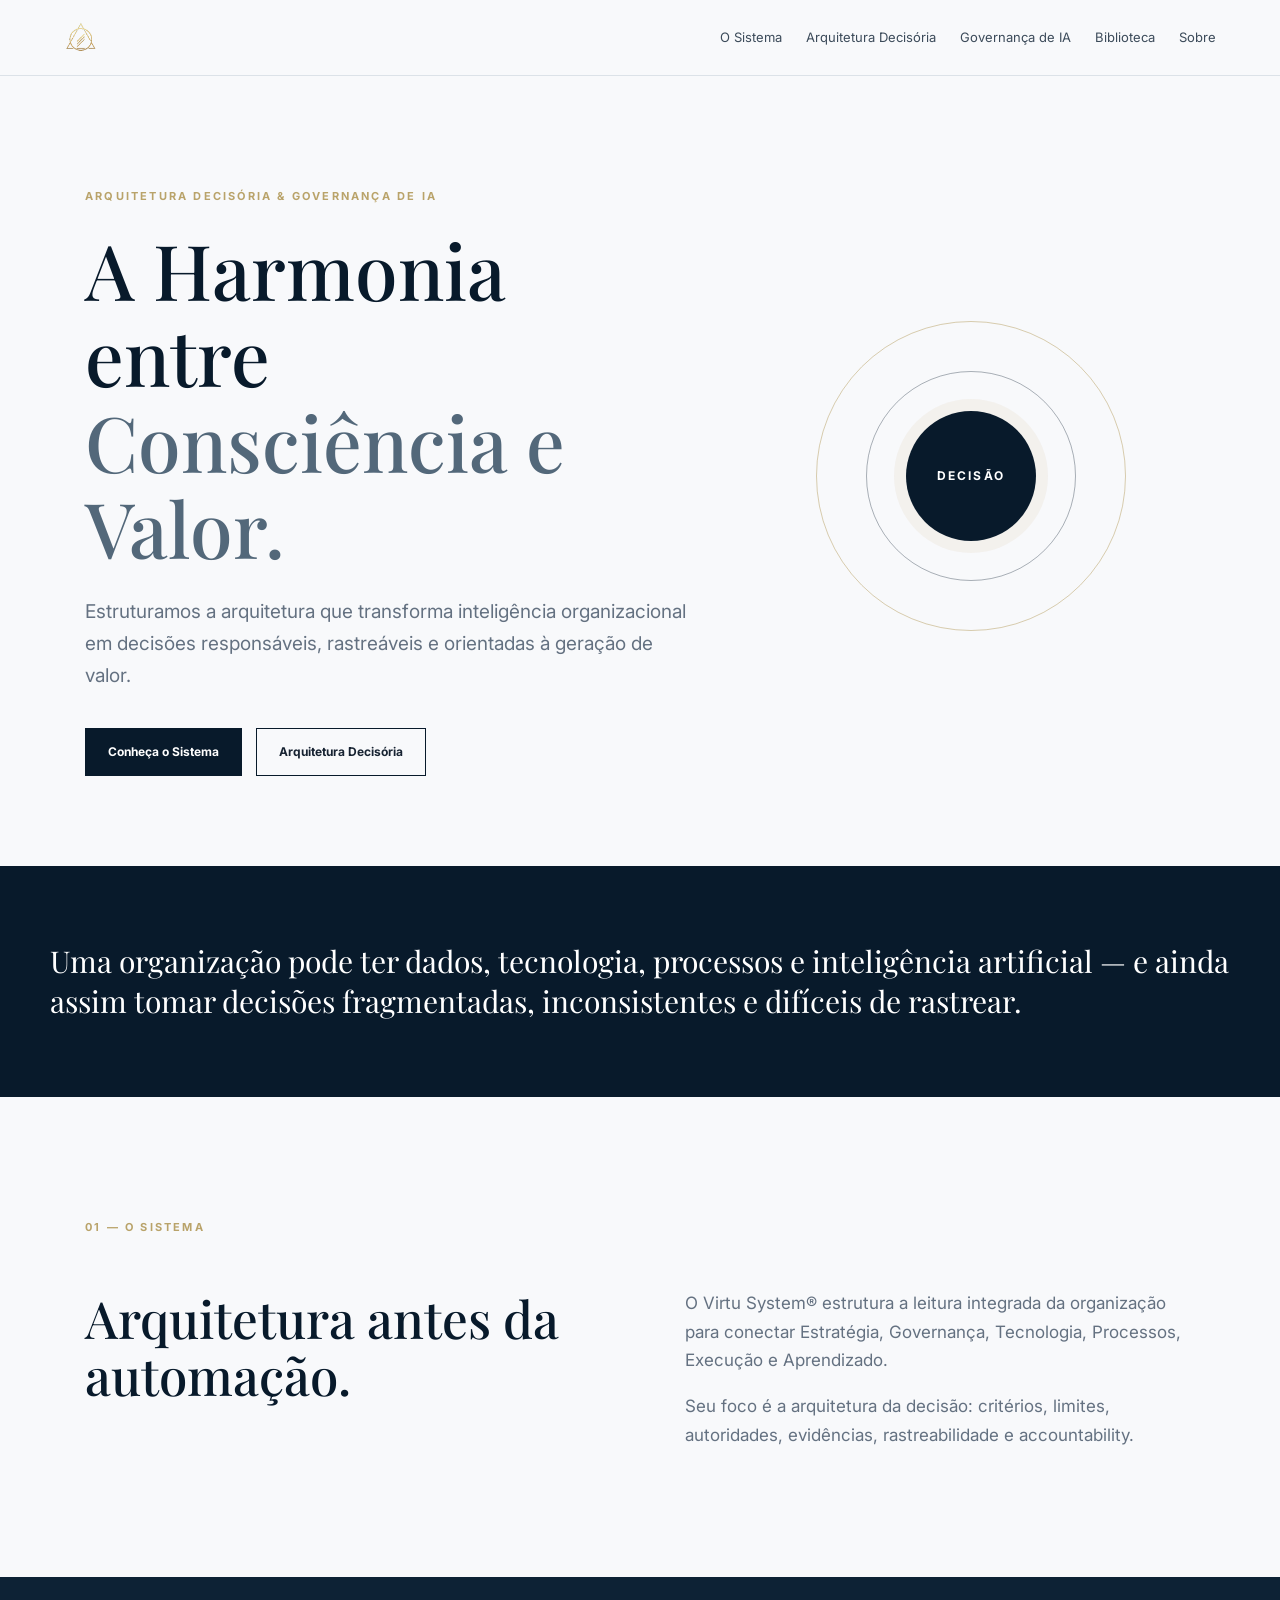
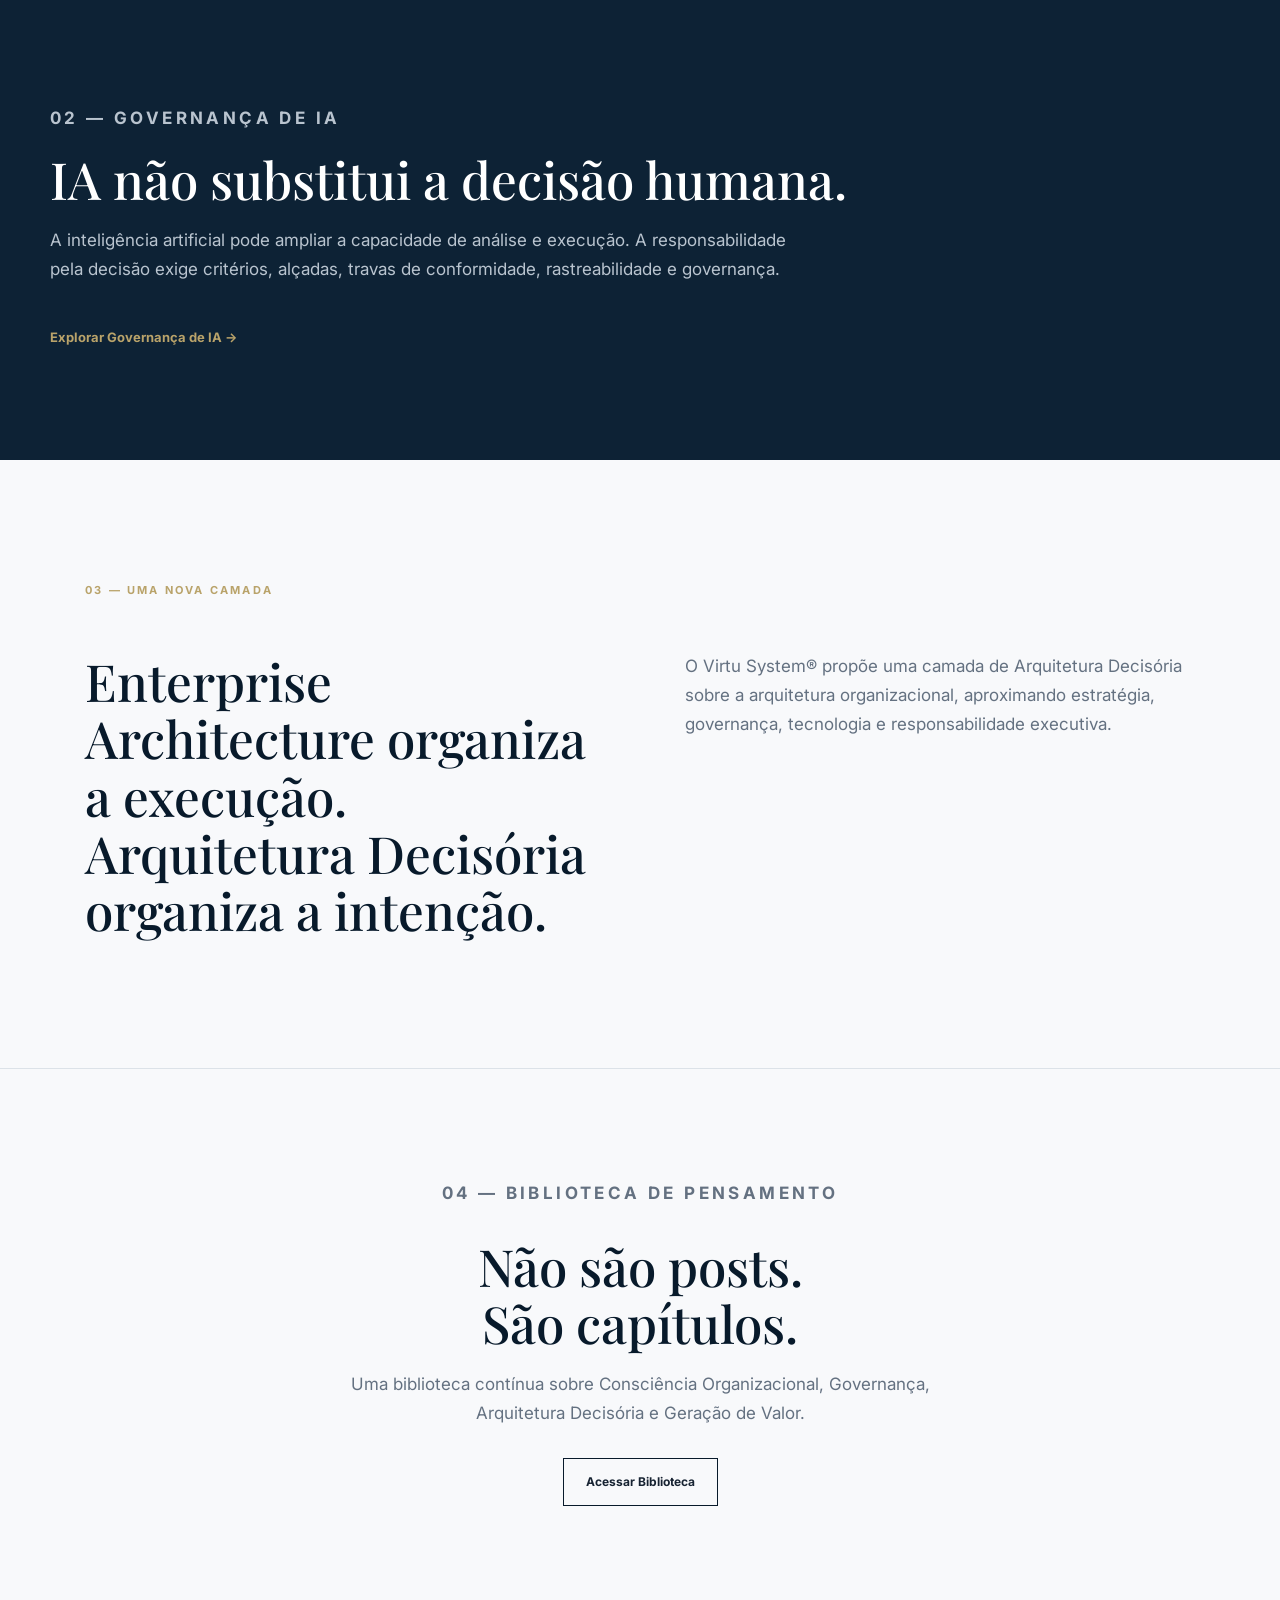
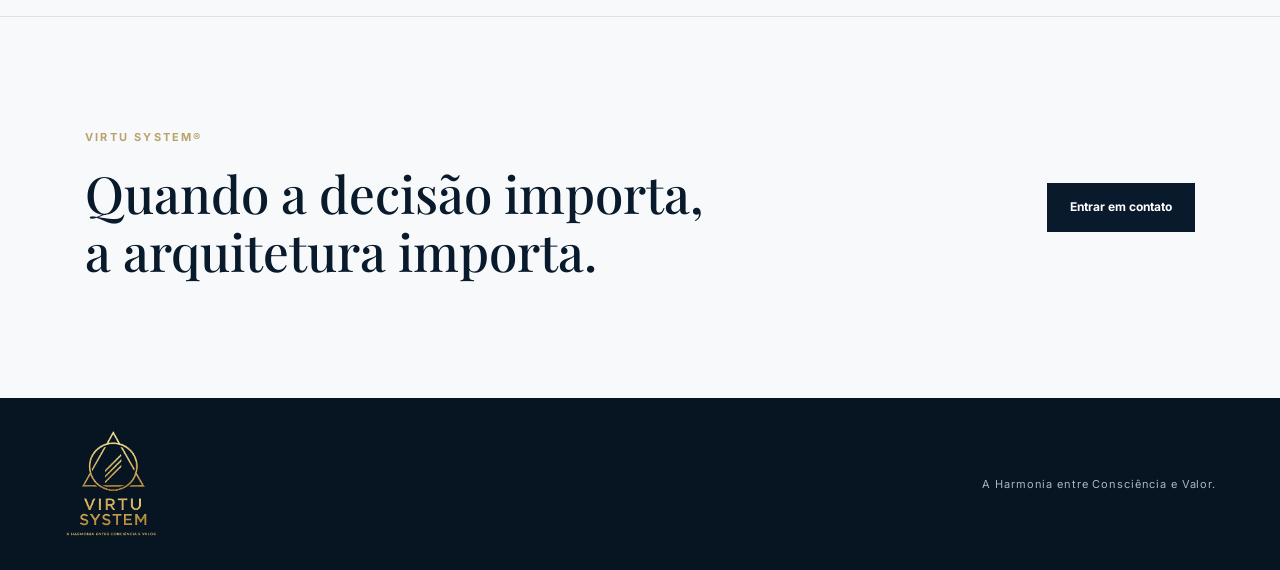
==== index.html @ adaaa657 "Add files via upload" ====
<!doctype html>
<html lang="pt-BR"><head>
<meta charset="utf-8"><meta name="viewport" content="width=device-width,initial-scale=1">
<meta name="description" content="Virtu System® — Arquitetura Decisória & Governança de IA. A Harmonia entre Consciência e Valor.">
<title>Virtu System® | Arquitetura Decisória & Governança de IA</title>
<link rel="stylesheet" href="css/style.css"></head><body>
<header class="site-header"><a class="brand" href="index.html"><img class="brand-mark" src="assets/logo/virtu-system-emblem.png" alt="Virtu System®"></a>
<button class="menu-toggle">☰</button><nav class="nav"><a href="#sistema">O Sistema</a><a href="pages/arquitetura-decisoria.html">Arquitetura Decisória</a><a href="pages/governanca-de-ia.html">Governança de IA</a><a href="pages/biblioteca.html">Biblioteca</a><a href="pages/sobre.html">Sobre</a></nav></header>
<main>
<section class="hero"><div><p class="eyebrow">ARQUITETURA DECISÓRIA & GOVERNANÇA DE IA</p><h1>A Harmonia entre<br><span>Consciência e Valor.</span></h1><p class="lead">Estruturamos a arquitetura que transforma inteligência organizacional em decisões responsáveis, rastreáveis e orientadas à geração de valor.</p><div class="actions"><a class="button primary" href="#sistema">Conheça o Sistema</a><a class="button secondary" href="pages/arquitetura-decisoria.html">Arquitetura Decisória</a></div></div>
<div class="hero-visual"><div class="orb orb1"></div><div class="orb orb2"></div><div class="node">DECISÃO</div></div></section>
<section class="statement">Uma organização pode ter dados, tecnologia, processos e inteligência artificial — e ainda assim tomar decisões fragmentadas, inconsistentes e difíceis de rastrear.</section>
<section id="sistema" class="section"><p class="section-label">01 — O SISTEMA</p><div class="grid"><h2>Arquitetura antes da automação.</h2><div><p>O Virtu System® estrutura a leitura integrada da organização para conectar Estratégia, Governança, Tecnologia, Processos, Execução e Aprendizado.</p><p>Seu foco é a arquitetura da decisão: critérios, limites, autoridades, evidências, rastreabilidade e accountability.</p></div></div></section>
<section class="dark"><p class="section-label">02 — GOVERNANÇA DE IA</p><h2>IA não substitui a decisão humana.</h2><p>A inteligência artificial pode ampliar a capacidade de análise e execução. A responsabilidade pela decisão exige critérios, alçadas, travas de conformidade, rastreabilidade e governança.</p><a class="text-link" href="pages/governanca-de-ia.html">Explorar Governança de IA →</a></section>
<section class="section"><p class="section-label">03 — UMA NOVA CAMADA</p><div class="grid"><h2>Enterprise Architecture organiza a execução.<br>Arquitetura Decisória organiza a intenção.</h2><p>O Virtu System® propõe uma camada de Arquitetura Decisória sobre a arquitetura organizacional, aproximando estratégia, governança, tecnologia e responsabilidade executiva.</p></div></section>
<section class="library"><p class="section-label">04 — BIBLIOTECA DE PENSAMENTO</p><h2>Não são posts.<br>São capítulos.</h2><p>Uma biblioteca contínua sobre Consciência Organizacional, Governança, Arquitetura Decisória e Geração de Valor.</p><a class="button secondary" href="pages/biblioteca.html">Acessar Biblioteca</a></section>
<section class="contact"><div><p class="eyebrow">VIRTU SYSTEM®</p><h2>Quando a decisão importa,<br>a arquitetura importa.</h2></div><a class="button primary" href="mailto:contato@virtusystem.com.br">Entrar em contato</a></section>
</main><footer class="footer"><img class="footer-logo" src="assets/logo/virtu-system-logo.png" alt="Virtu System®"><div>A Harmonia entre Consciência e Valor.</div></footer><script src="js/main.js"></script></body></html>
---- css/style.css ----
@import url('https://fonts.googleapis.com/css2?family=Inter:wght@400;500;600;700&family=Playfair+Display:wght@500;600&display=swap');
:root{--navy:#081a2b;--gold:#b9a36a;--white:#f8f9fb;--ink:#172332;--muted:#647181;--line:#dce2e8;--max:1180px}
*{box-sizing:border-box}html{scroll-behavior:smooth}body{margin:0;background:var(--white);color:var(--ink);font-family:Inter,Arial,sans-serif;line-height:1.7}a{text-decoration:none;color:inherit}
.site-header{height:76px;display:flex;align-items:center;justify-content:space-between;padding:0 5vw;border-bottom:1px solid var(--line);background:#f8f9fbf2;position:sticky;top:0;z-index:20;backdrop-filter:blur(10px)}
.brand{display:flex;align-items:center;gap:10px;color:var(--navy);font-size:14px;font-weight:700;letter-spacing:.1em}.brand-mark{width:34px;height:34px;object-fit:contain;display:block}.brand sup,.footer sup{font-size:8px}
.nav{display:flex;gap:24px;font-size:13px;color:#3c4b5a}.nav a:hover{color:var(--gold)}.menu-toggle{display:none;border:0;background:none;font-size:24px;color:var(--navy)}
.hero{min-height:680px;max-width:var(--max);margin:auto;padding:100px 35px 90px;display:grid;grid-template-columns:1.15fr .85fr;align-items:center;gap:55px}.eyebrow,.section-label{font-size:11px;letter-spacing:.2em;font-weight:700;color:var(--gold)}
h1,h2{font-family:"Playfair Display",Georgia,serif;font-weight:500;line-height:1.12;color:var(--navy)}h1{font-size:clamp(46px,6vw,78px);margin:20px 0 26px}h1 span{color:#53687a}h2{font-size:clamp(34px,4vw,54px);margin:18px 0}
.lead{font-size:19px;max-width:650px;color:var(--muted)}.actions{display:flex;gap:14px;flex-wrap:wrap;margin-top:35px}.button{display:inline-block;padding:13px 22px;border:1px solid var(--navy);font-size:12px;font-weight:700}.primary{background:var(--navy);color:#fff}.secondary:hover{border-color:var(--gold);color:var(--gold)}
.hero-visual{height:390px;position:relative;display:grid;place-items:center}.orb{position:absolute;border:1px solid #b9a36a88;border-radius:50%}.orb1{width:310px;height:310px}.orb2{width:210px;height:210px;border-color:#081a2b55}.node{width:130px;height:130px;border-radius:50%;display:grid;place-items:center;background:var(--navy);color:#fff;font-size:12px;letter-spacing:.18em;font-weight:700;box-shadow:0 0 0 12px #b9a36a18}
.statement{background:var(--navy);color:#fff;padding:75px max(35px,calc((100% - var(--max))/2));font:30px/1.35 "Playfair Display",Georgia,serif}.section{max-width:var(--max);margin:auto;padding:110px 35px}.grid{display:grid;grid-template-columns:1fr 1fr;gap:90px;margin-top:35px}.grid p,.dark p,.library p{color:var(--muted);font-size:17px}
.dark{background:#0d2235;color:#fff;padding:110px max(35px,calc((100% - var(--max))/2))}.dark h2{color:#fff}.dark p{max-width:760px;color:#b9c4cf}.text-link{display:inline-block;margin-top:25px;color:var(--gold);font-size:13px;font-weight:700}
.library{text-align:center;padding:110px 35px;border-top:1px solid var(--line);border-bottom:1px solid var(--line)}.library p{max-width:650px;margin:0 auto 30px}.contact{max-width:var(--max);margin:auto;padding:100px 35px;display:flex;justify-content:space-between;align-items:center;gap:35px}.footer{background:#061521;color:#aab6c0;padding:30px 5vw;display:flex;justify-content:space-between;align-items:center;gap:20px;font-size:11px;letter-spacing:.08em}.footer-logo{width:96px;height:112px;object-fit:contain;display:block}
.page-hero{background:var(--navy);color:#fff;padding:100px max(35px,calc((100% - var(--max))/2))}.page-hero h1{color:#fff}.page-body{max-width:900px;margin:auto;padding:85px 35px}.page-body h2{font-size:38px;margin:55px 0 15px}.page-body p{color:var(--muted);font-size:17px}
@media(max-width:820px){.nav{display:none;position:absolute;top:76px;left:0;right:0;background:var(--white);padding:20px 5vw;flex-direction:column;border-bottom:1px solid var(--line)}.nav.open{display:flex}.menu-toggle{display:block}.hero,.grid{grid-template-columns:1fr}.hero{padding-top:70px}.hero-visual{height:300px}.contact{flex-direction:column;align-items:flex-start}.footer{flex-direction:column;gap:8px}.statement{font-size:25px}}
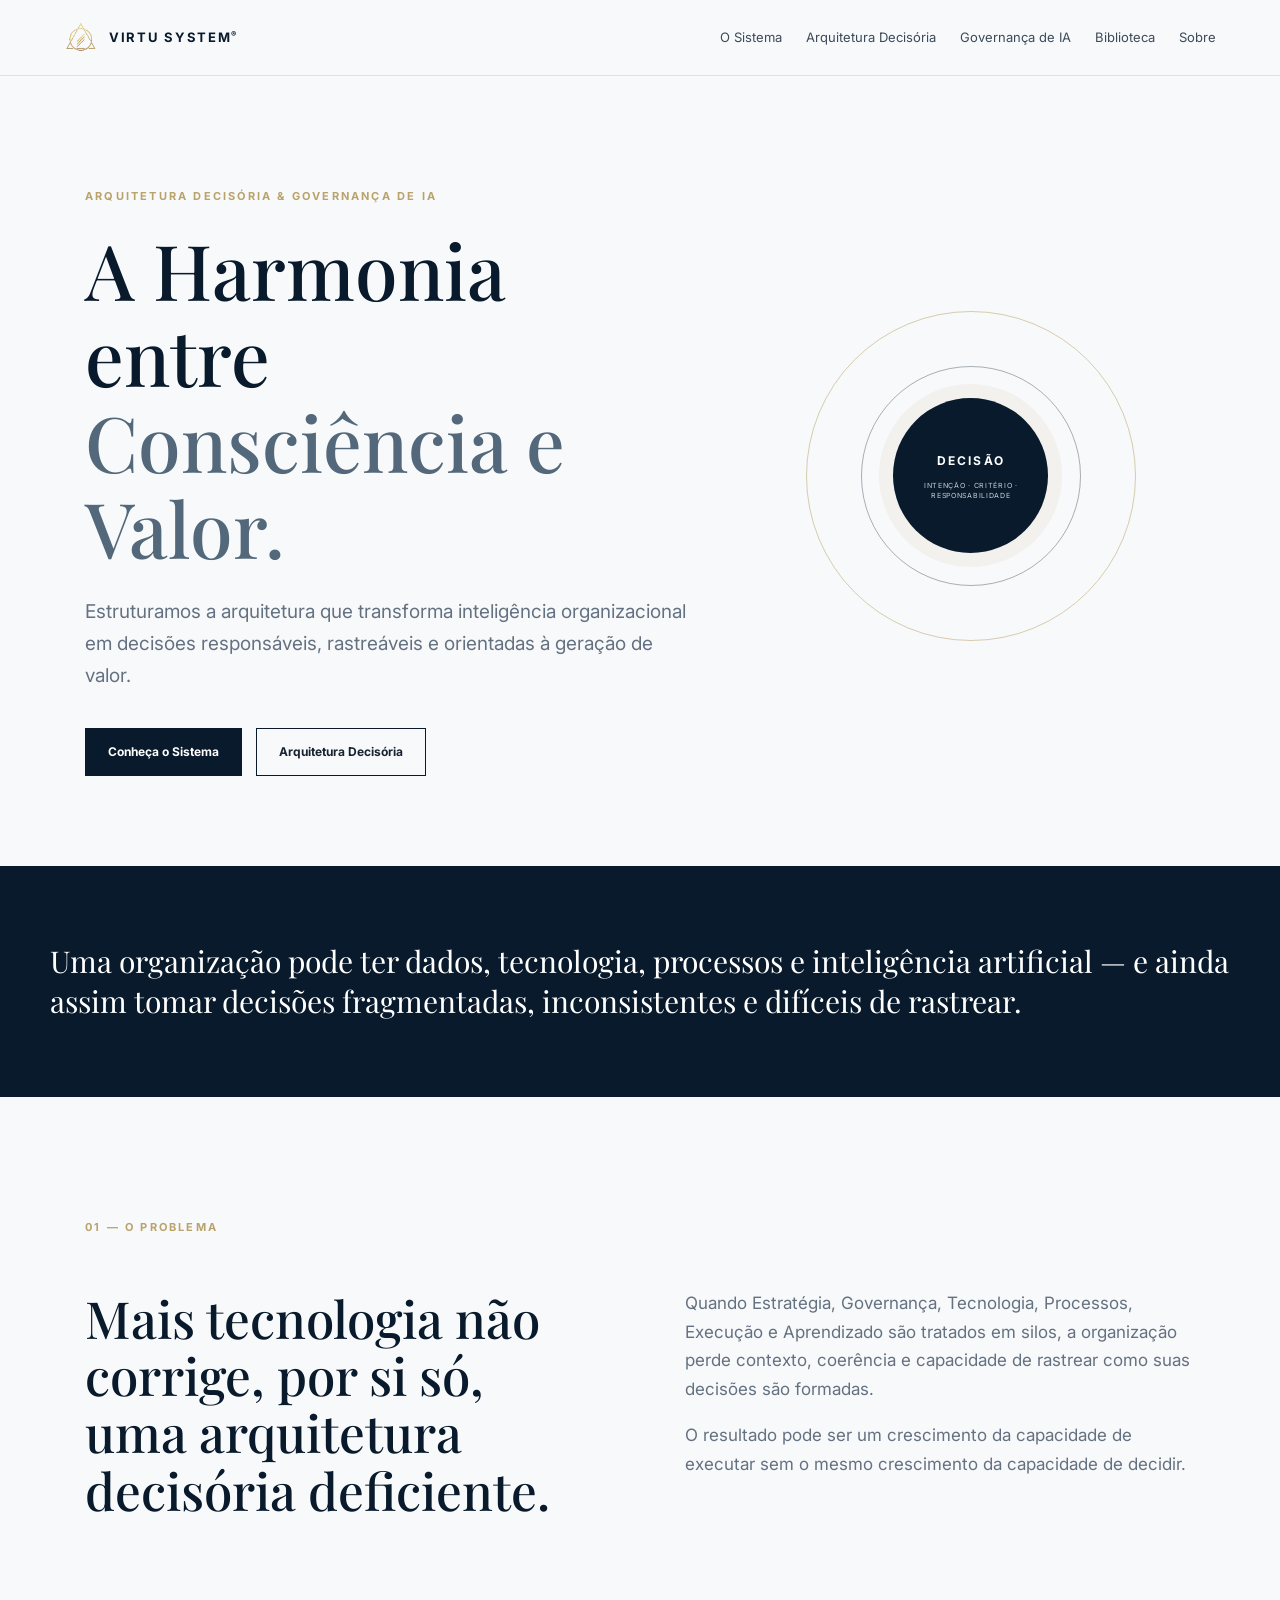
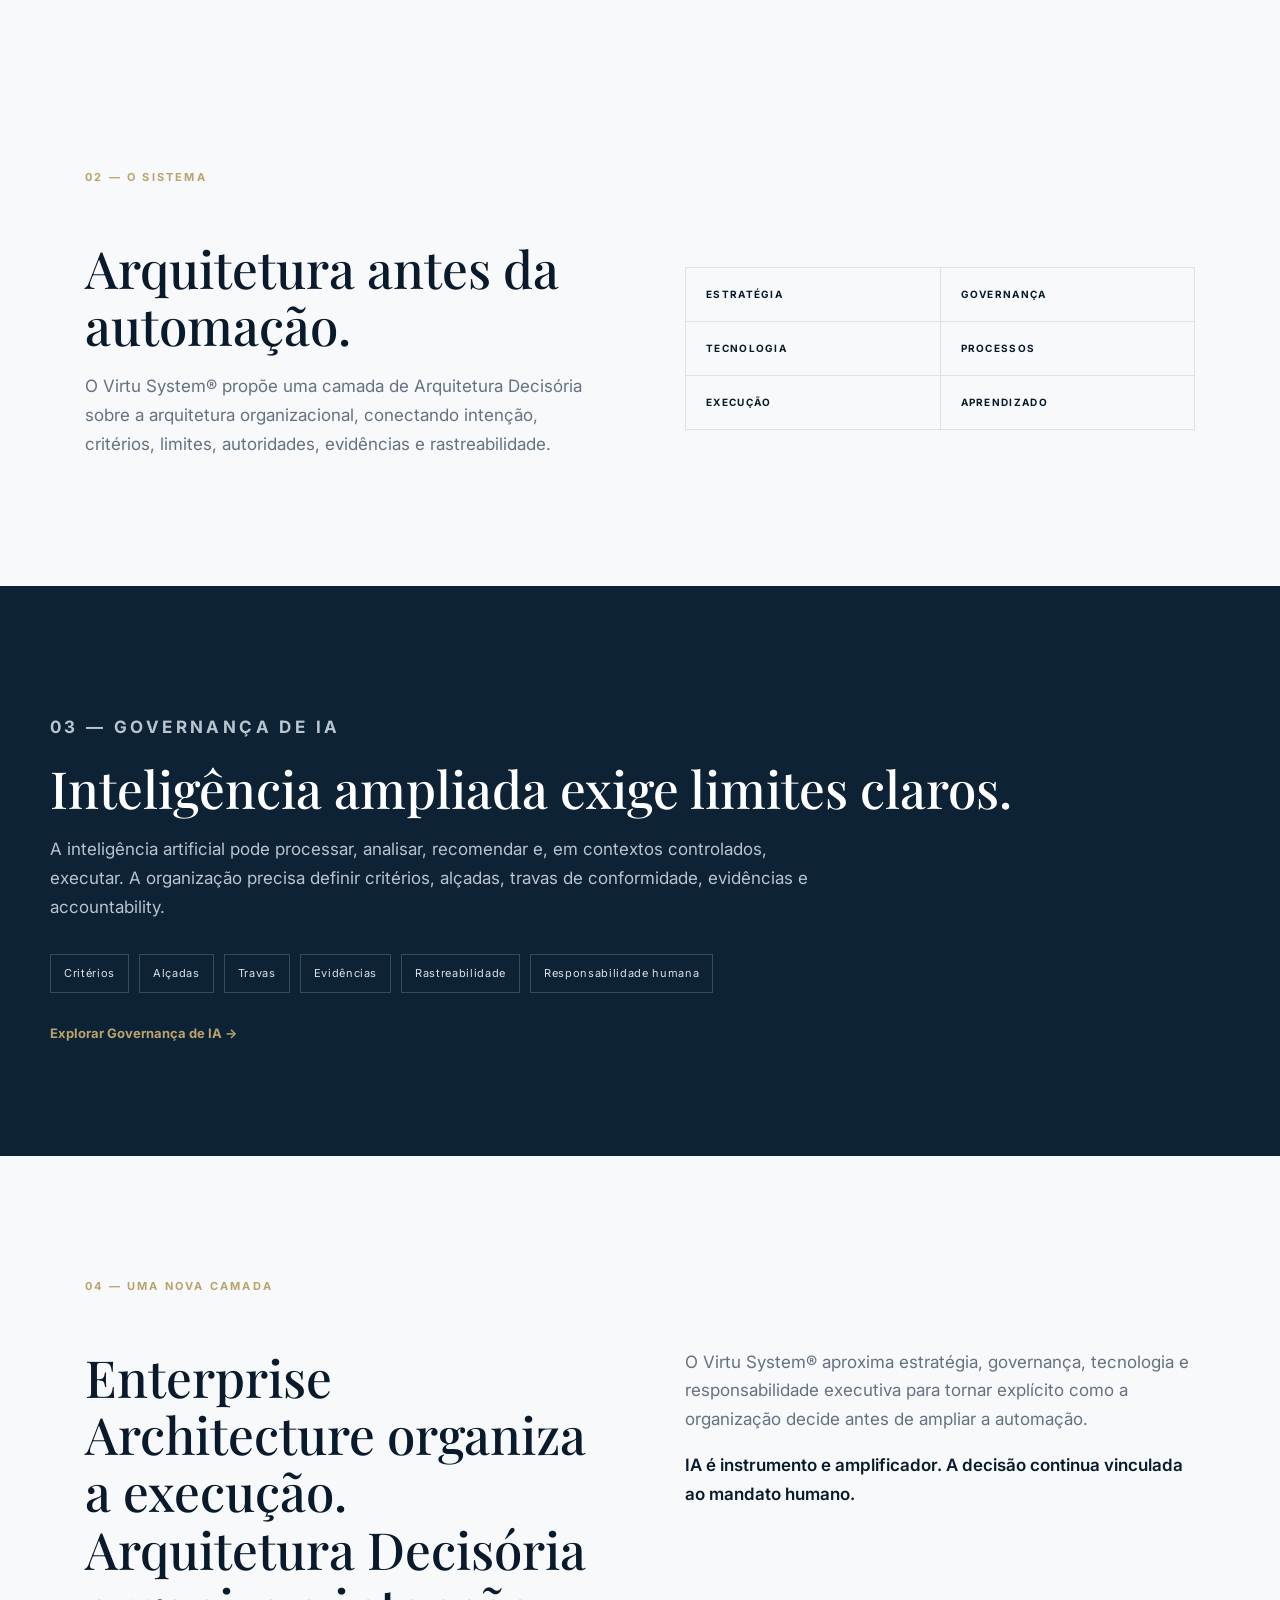
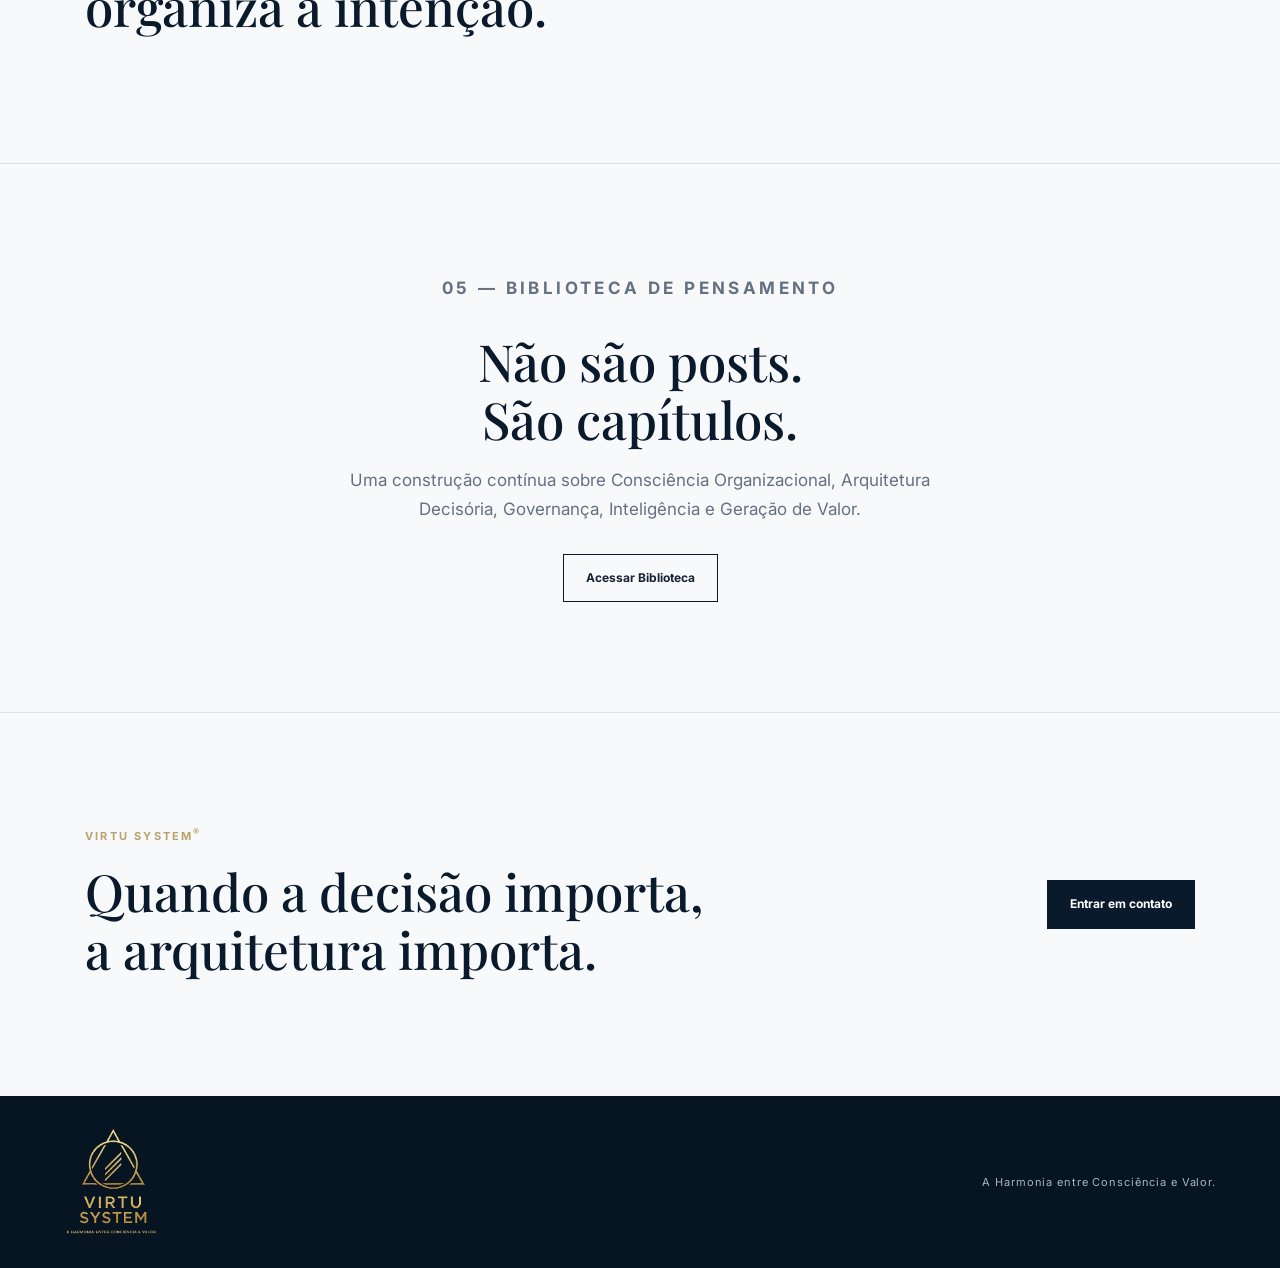
==== commit 4cc93336: "Add files via upload" ====
--- a/index.html
+++ b/index.html
@@ -1,18 +1,112 @@
 <!doctype html>
-<html lang="pt-BR"><head>
+<html lang="pt-BR">
+<head>
 <meta charset="utf-8"><meta name="viewport" content="width=device-width,initial-scale=1">
 <meta name="description" content="Virtu System® — Arquitetura Decisória & Governança de IA. A Harmonia entre Consciência e Valor.">
 <title>Virtu System® | Arquitetura Decisória & Governança de IA</title>
-<link rel="stylesheet" href="css/style.css"></head><body>
-<header class="site-header"><a class="brand" href="index.html"><img class="brand-mark" src="assets/logo/virtu-system-emblem.png" alt="Virtu System®"></a>
-<button class="menu-toggle">☰</button><nav class="nav"><a href="#sistema">O Sistema</a><a href="pages/arquitetura-decisoria.html">Arquitetura Decisória</a><a href="pages/governanca-de-ia.html">Governança de IA</a><a href="pages/biblioteca.html">Biblioteca</a><a href="pages/sobre.html">Sobre</a></nav></header>
+<link rel="stylesheet" href="css/style.css">
+</head>
+<body>
+<header class="site-header">
+  <a class="brand" href="index.html" aria-label="Virtu System®">
+    <img class="brand-mark" src="assets/logo/virtu-system-emblem.png" alt="">
+    <span>VIRTU SYSTEM<sup>®</sup></span>
+  </a>
+  <button class="menu-toggle" aria-label="Abrir menu" aria-expanded="false">☰</button>
+  <nav class="nav">
+    <a href="#sistema">O Sistema</a>
+    <a href="pages/arquitetura-decisoria.html">Arquitetura Decisória</a>
+    <a href="pages/governanca-de-ia.html">Governança de IA</a>
+    <a href="pages/biblioteca.html">Biblioteca</a>
+    <a href="pages/sobre.html">Sobre</a>
+  </nav>
+</header>
+
 <main>
-<section class="hero"><div><p class="eyebrow">ARQUITETURA DECISÓRIA & GOVERNANÇA DE IA</p><h1>A Harmonia entre<br><span>Consciência e Valor.</span></h1><p class="lead">Estruturamos a arquitetura que transforma inteligência organizacional em decisões responsáveis, rastreáveis e orientadas à geração de valor.</p><div class="actions"><a class="button primary" href="#sistema">Conheça o Sistema</a><a class="button secondary" href="pages/arquitetura-decisoria.html">Arquitetura Decisória</a></div></div>
-<div class="hero-visual"><div class="orb orb1"></div><div class="orb orb2"></div><div class="node">DECISÃO</div></div></section>
-<section class="statement">Uma organização pode ter dados, tecnologia, processos e inteligência artificial — e ainda assim tomar decisões fragmentadas, inconsistentes e difíceis de rastrear.</section>
-<section id="sistema" class="section"><p class="section-label">01 — O SISTEMA</p><div class="grid"><h2>Arquitetura antes da automação.</h2><div><p>O Virtu System® estrutura a leitura integrada da organização para conectar Estratégia, Governança, Tecnologia, Processos, Execução e Aprendizado.</p><p>Seu foco é a arquitetura da decisão: critérios, limites, autoridades, evidências, rastreabilidade e accountability.</p></div></div></section>
-<section class="dark"><p class="section-label">02 — GOVERNANÇA DE IA</p><h2>IA não substitui a decisão humana.</h2><p>A inteligência artificial pode ampliar a capacidade de análise e execução. A responsabilidade pela decisão exige critérios, alçadas, travas de conformidade, rastreabilidade e governança.</p><a class="text-link" href="pages/governanca-de-ia.html">Explorar Governança de IA →</a></section>
-<section class="section"><p class="section-label">03 — UMA NOVA CAMADA</p><div class="grid"><h2>Enterprise Architecture organiza a execução.<br>Arquitetura Decisória organiza a intenção.</h2><p>O Virtu System® propõe uma camada de Arquitetura Decisória sobre a arquitetura organizacional, aproximando estratégia, governança, tecnologia e responsabilidade executiva.</p></div></section>
-<section class="library"><p class="section-label">04 — BIBLIOTECA DE PENSAMENTO</p><h2>Não são posts.<br>São capítulos.</h2><p>Uma biblioteca contínua sobre Consciência Organizacional, Governança, Arquitetura Decisória e Geração de Valor.</p><a class="button secondary" href="pages/biblioteca.html">Acessar Biblioteca</a></section>
-<section class="contact"><div><p class="eyebrow">VIRTU SYSTEM®</p><h2>Quando a decisão importa,<br>a arquitetura importa.</h2></div><a class="button primary" href="mailto:contato@virtusystem.com.br">Entrar em contato</a></section>
-</main><footer class="footer"><img class="footer-logo" src="assets/logo/virtu-system-logo.png" alt="Virtu System®"><div>A Harmonia entre Consciência e Valor.</div></footer><script src="js/main.js"></script></body></html>+<section class="hero">
+  <div class="hero-copy">
+    <p class="eyebrow">ARQUITETURA DECISÓRIA & GOVERNANÇA DE IA</p>
+    <h1>A Harmonia entre<br><span>Consciência e Valor.</span></h1>
+    <p class="lead">Estruturamos a arquitetura que transforma inteligência organizacional em decisões responsáveis, rastreáveis e orientadas à geração de valor.</p>
+    <div class="actions">
+      <a class="button primary" href="#sistema">Conheça o Sistema</a>
+      <a class="button secondary" href="pages/arquitetura-decisoria.html">Arquitetura Decisória</a>
+    </div>
+  </div>
+  <div class="hero-visual" aria-hidden="true">
+    <div class="orbit orbit-large"></div><div class="orbit orbit-small"></div>
+    <div class="decision-core"><span>DECISÃO</span><small>INTENÇÃO · CRITÉRIO · RESPONSABILIDADE</small></div>
+  </div>
+</section>
+
+<section class="statement">
+  Uma organização pode ter dados, tecnologia, processos e inteligência artificial — e ainda assim tomar decisões fragmentadas, inconsistentes e difíceis de rastrear.
+</section>
+
+<section class="section problem-section">
+  <p class="section-label">01 — O PROBLEMA</p>
+  <div class="grid">
+    <h2>Mais tecnologia não corrige, por si só, uma arquitetura decisória deficiente.</h2>
+    <div>
+      <p>Quando Estratégia, Governança, Tecnologia, Processos, Execução e Aprendizado são tratados em silos, a organização perde contexto, coerência e capacidade de rastrear como suas decisões são formadas.</p>
+      <p>O resultado pode ser um crescimento da capacidade de executar sem o mesmo crescimento da capacidade de decidir.</p>
+    </div>
+  </div>
+</section>
+
+<section id="sistema" class="section system-section">
+  <p class="section-label">02 — O SISTEMA</p>
+  <div class="grid">
+    <div>
+      <h2>Arquitetura antes da automação.</h2>
+      <p>O Virtu System® propõe uma camada de Arquitetura Decisória sobre a arquitetura organizacional, conectando intenção, critérios, limites, autoridades, evidências e rastreabilidade.</p>
+    </div>
+    <div class="architecture-map" aria-label="Camadas conectadas do Virtu System">
+      <div>ESTRATÉGIA</div><div>GOVERNANÇA</div><div>TECNOLOGIA</div><div>PROCESSOS</div><div>EXECUÇÃO</div><div>APRENDIZADO</div>
+    </div>
+  </div>
+</section>
+
+<section class="dark governance-section">
+  <div class="dark-inner">
+    <p class="section-label">03 — GOVERNANÇA DE IA</p>
+    <h2>Inteligência ampliada exige limites claros.</h2>
+    <p>A inteligência artificial pode processar, analisar, recomendar e, em contextos controlados, executar. A organização precisa definir critérios, alçadas, travas de conformidade, evidências e accountability.</p>
+    <div class="governance-grid">
+      <span>Critérios</span><span>Alçadas</span><span>Travas</span><span>Evidências</span><span>Rastreabilidade</span><span>Responsabilidade humana</span>
+    </div>
+    <a class="text-link" href="pages/governanca-de-ia.html">Explorar Governança de IA →</a>
+  </div>
+</section>
+
+<section class="section overlay-section">
+  <p class="section-label">04 — UMA NOVA CAMADA</p>
+  <div class="grid">
+    <h2>Enterprise Architecture organiza a execução.<br>Arquitetura Decisória organiza a intenção.</h2>
+    <div>
+      <p>O Virtu System® aproxima estratégia, governança, tecnologia e responsabilidade executiva para tornar explícito como a organização decide antes de ampliar a automação.</p>
+      <p class="emphasis">IA é instrumento e amplificador. A decisão continua vinculada ao mandato humano.</p>
+    </div>
+  </div>
+</section>
+
+<section class="library">
+  <p class="section-label">05 — BIBLIOTECA DE PENSAMENTO</p>
+  <h2>Não são posts.<br>São capítulos.</h2>
+  <p>Uma construção contínua sobre Consciência Organizacional, Arquitetura Decisória, Governança, Inteligência e Geração de Valor.</p>
+  <a class="button secondary" href="pages/biblioteca.html">Acessar Biblioteca</a>
+</section>
+
+<section class="contact">
+  <div><p class="eyebrow">VIRTU SYSTEM<sup>®</sup></p><h2>Quando a decisão importa,<br>a arquitetura importa.</h2></div>
+  <a class="button primary" href="mailto:contato@virtusystem.com.br">Entrar em contato</a>
+</section>
+</main>
+
+<footer class="footer">
+  <img class="footer-logo" src="assets/logo/virtu-system-logo.png" alt="Virtu System®">
+  <div>A Harmonia entre Consciência e Valor.</div>
+</footer>
+<script src="js/main.js"></script>
+</body>
+</html>
--- a/css/style.css
+++ b/css/style.css
@@ -1,15 +1,17 @@
 @import url('https://fonts.googleapis.com/css2?family=Inter:wght@400;500;600;700&family=Playfair+Display:wght@500;600&display=swap');
-:root{--navy:#081a2b;--gold:#b9a36a;--white:#f8f9fb;--ink:#172332;--muted:#647181;--line:#dce2e8;--max:1180px}
+:root{--navy:#081a2b;--navy2:#0d2235;--gold:#b9a36a;--white:#f8f9fb;--ink:#172332;--muted:#647181;--line:#dce2e8;--max:1180px}
 *{box-sizing:border-box}html{scroll-behavior:smooth}body{margin:0;background:var(--white);color:var(--ink);font-family:Inter,Arial,sans-serif;line-height:1.7}a{text-decoration:none;color:inherit}
 .site-header{height:76px;display:flex;align-items:center;justify-content:space-between;padding:0 5vw;border-bottom:1px solid var(--line);background:#f8f9fbf2;position:sticky;top:0;z-index:20;backdrop-filter:blur(10px)}
-.brand{display:flex;align-items:center;gap:10px;color:var(--navy);font-size:14px;font-weight:700;letter-spacing:.1em}.brand-mark{width:34px;height:34px;object-fit:contain;display:block}.brand sup,.footer sup{font-size:8px}
-.nav{display:flex;gap:24px;font-size:13px;color:#3c4b5a}.nav a:hover{color:var(--gold)}.menu-toggle{display:none;border:0;background:none;font-size:24px;color:var(--navy)}
-.hero{min-height:680px;max-width:var(--max);margin:auto;padding:100px 35px 90px;display:grid;grid-template-columns:1.15fr .85fr;align-items:center;gap:55px}.eyebrow,.section-label{font-size:11px;letter-spacing:.2em;font-weight:700;color:var(--gold)}
+.brand{display:flex;align-items:center;gap:11px;color:var(--navy);font-size:13px;font-weight:700;letter-spacing:.13em}.brand-mark{width:34px;height:34px;object-fit:contain;display:block}.brand sup,.footer sup{font-size:8px;vertical-align:super}
+.nav{display:flex;gap:24px;font-size:13px;color:#3c4b5a}.nav a{transition:.2s}.nav a:hover{color:var(--gold)}.menu-toggle{display:none;border:0;background:none;font-size:24px;color:var(--navy)}
+.hero{min-height:690px;max-width:var(--max);margin:auto;padding:100px 35px 90px;display:grid;grid-template-columns:1.15fr .85fr;align-items:center;gap:55px}.eyebrow,.section-label{font-size:11px;letter-spacing:.2em;font-weight:700;color:var(--gold)}
 h1,h2{font-family:"Playfair Display",Georgia,serif;font-weight:500;line-height:1.12;color:var(--navy)}h1{font-size:clamp(46px,6vw,78px);margin:20px 0 26px}h1 span{color:#53687a}h2{font-size:clamp(34px,4vw,54px);margin:18px 0}
-.lead{font-size:19px;max-width:650px;color:var(--muted)}.actions{display:flex;gap:14px;flex-wrap:wrap;margin-top:35px}.button{display:inline-block;padding:13px 22px;border:1px solid var(--navy);font-size:12px;font-weight:700}.primary{background:var(--navy);color:#fff}.secondary:hover{border-color:var(--gold);color:var(--gold)}
-.hero-visual{height:390px;position:relative;display:grid;place-items:center}.orb{position:absolute;border:1px solid #b9a36a88;border-radius:50%}.orb1{width:310px;height:310px}.orb2{width:210px;height:210px;border-color:#081a2b55}.node{width:130px;height:130px;border-radius:50%;display:grid;place-items:center;background:var(--navy);color:#fff;font-size:12px;letter-spacing:.18em;font-weight:700;box-shadow:0 0 0 12px #b9a36a18}
-.statement{background:var(--navy);color:#fff;padding:75px max(35px,calc((100% - var(--max))/2));font:30px/1.35 "Playfair Display",Georgia,serif}.section{max-width:var(--max);margin:auto;padding:110px 35px}.grid{display:grid;grid-template-columns:1fr 1fr;gap:90px;margin-top:35px}.grid p,.dark p,.library p{color:var(--muted);font-size:17px}
-.dark{background:#0d2235;color:#fff;padding:110px max(35px,calc((100% - var(--max))/2))}.dark h2{color:#fff}.dark p{max-width:760px;color:#b9c4cf}.text-link{display:inline-block;margin-top:25px;color:var(--gold);font-size:13px;font-weight:700}
+.lead{font-size:19px;max-width:650px;color:var(--muted)}.actions{display:flex;gap:14px;flex-wrap:wrap;margin-top:35px}.button{display:inline-block;padding:13px 22px;border:1px solid var(--navy);font-size:12px;font-weight:700;transition:.2s}.primary{background:var(--navy);color:#fff}.primary:hover{background:#122d45}.secondary:hover{border-color:var(--gold);color:var(--gold)}
+.hero-visual{height:390px;position:relative;display:grid;place-items:center}.orbit{position:absolute;border:1px solid #b9a36a88;border-radius:50%}.orbit-large{width:330px;height:330px}.orbit-small{width:220px;height:220px;border-color:#081a2b55}.decision-core{width:155px;height:155px;border-radius:50%;display:flex;flex-direction:column;align-items:center;justify-content:center;text-align:center;background:var(--navy);color:#fff;box-shadow:0 0 0 14px #b9a36a18}.decision-core span{font-size:12px;letter-spacing:.18em;font-weight:700}.decision-core small{display:block;max-width:105px;margin-top:10px;color:#c8d0d8;font-size:7px;line-height:1.4;letter-spacing:.1em}
+.statement{background:var(--navy);color:#fff;padding:75px max(35px,calc((100% - var(--max))/2));font:30px/1.35 "Playfair Display",Georgia,serif}
+.section{max-width:var(--max);margin:auto;padding:110px 35px}.grid{display:grid;grid-template-columns:1fr 1fr;gap:90px;margin-top:35px}.grid p,.dark p,.library p{color:var(--muted);font-size:17px}.emphasis{font-weight:600;color:var(--navy)!important}
+.architecture-map{display:grid;grid-template-columns:1fr 1fr;gap:1px;background:var(--line);border:1px solid var(--line);align-self:center}.architecture-map div{background:var(--white);padding:18px 20px;font-size:10px;font-weight:700;letter-spacing:.13em;color:var(--navy)}
+.dark{background:var(--navy2);color:#fff;padding:110px max(35px,calc((100% - var(--max))/2))}.dark-inner{max-width:var(--max);margin:auto}.dark h2{color:#fff}.dark p{max-width:780px;color:#b9c4cf}.governance-grid{display:flex;flex-wrap:wrap;gap:10px;margin:32px 0 4px}.governance-grid span{border:1px solid #ffffff2e;padding:9px 13px;color:#dbe2e8;font-size:11px;letter-spacing:.06em}.text-link{display:inline-block;margin-top:25px;color:var(--gold);font-size:13px;font-weight:700}
 .library{text-align:center;padding:110px 35px;border-top:1px solid var(--line);border-bottom:1px solid var(--line)}.library p{max-width:650px;margin:0 auto 30px}.contact{max-width:var(--max);margin:auto;padding:100px 35px;display:flex;justify-content:space-between;align-items:center;gap:35px}.footer{background:#061521;color:#aab6c0;padding:30px 5vw;display:flex;justify-content:space-between;align-items:center;gap:20px;font-size:11px;letter-spacing:.08em}.footer-logo{width:96px;height:112px;object-fit:contain;display:block}
 .page-hero{background:var(--navy);color:#fff;padding:100px max(35px,calc((100% - var(--max))/2))}.page-hero h1{color:#fff}.page-body{max-width:900px;margin:auto;padding:85px 35px}.page-body h2{font-size:38px;margin:55px 0 15px}.page-body p{color:var(--muted);font-size:17px}
-@media(max-width:820px){.nav{display:none;position:absolute;top:76px;left:0;right:0;background:var(--white);padding:20px 5vw;flex-direction:column;border-bottom:1px solid var(--line)}.nav.open{display:flex}.menu-toggle{display:block}.hero,.grid{grid-template-columns:1fr}.hero{padding-top:70px}.hero-visual{height:300px}.contact{flex-direction:column;align-items:flex-start}.footer{flex-direction:column;gap:8px}.statement{font-size:25px}}
+@media(max-width:820px){.nav{display:none;position:absolute;top:76px;left:0;right:0;background:var(--white);padding:20px 5vw;flex-direction:column;border-bottom:1px solid var(--line)}.nav.open{display:flex}.menu-toggle{display:block}.hero,.grid{grid-template-columns:1fr}.hero{padding-top:70px}.hero-visual{height:300px}.orbit-large{width:270px;height:270px}.orbit-small{width:185px;height:185px}.decision-core{width:130px;height:130px}.contact{flex-direction:column;align-items:flex-start}.footer{flex-direction:column;gap:8px}.statement{font-size:25px}}
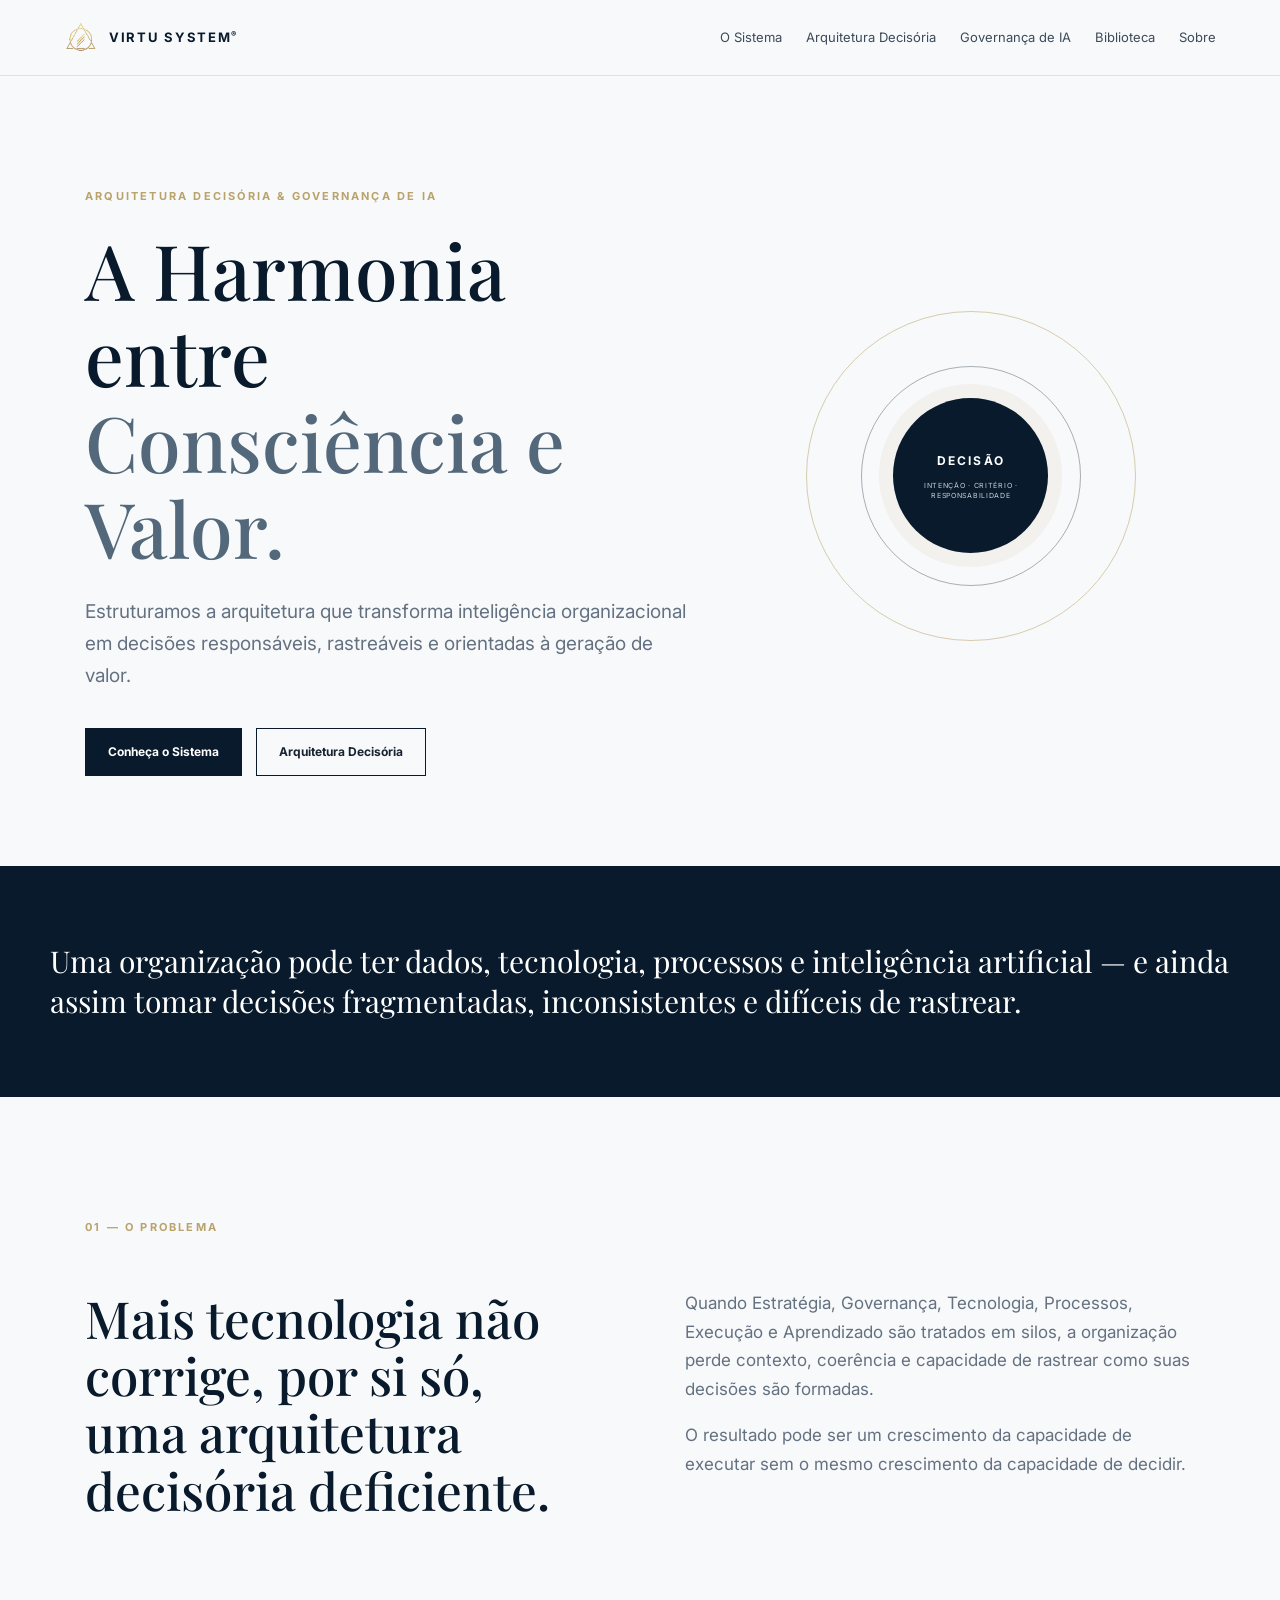
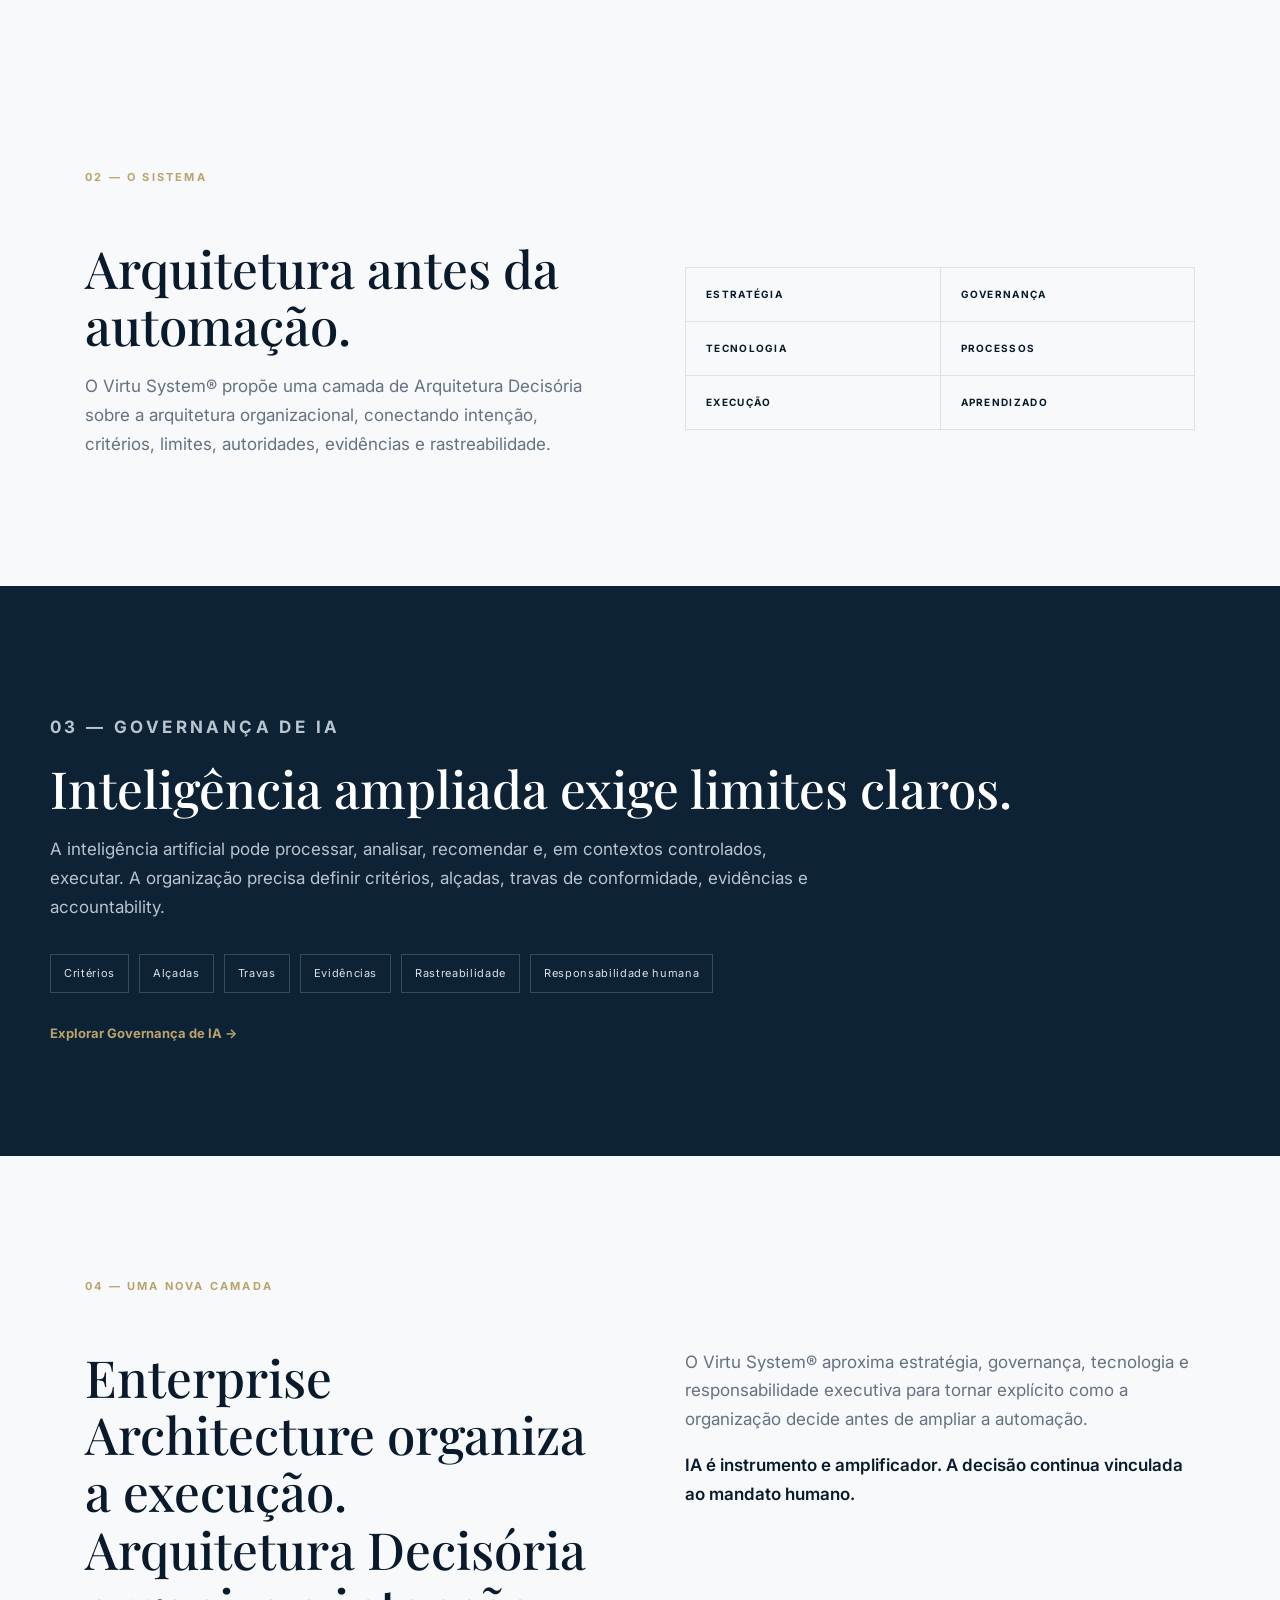
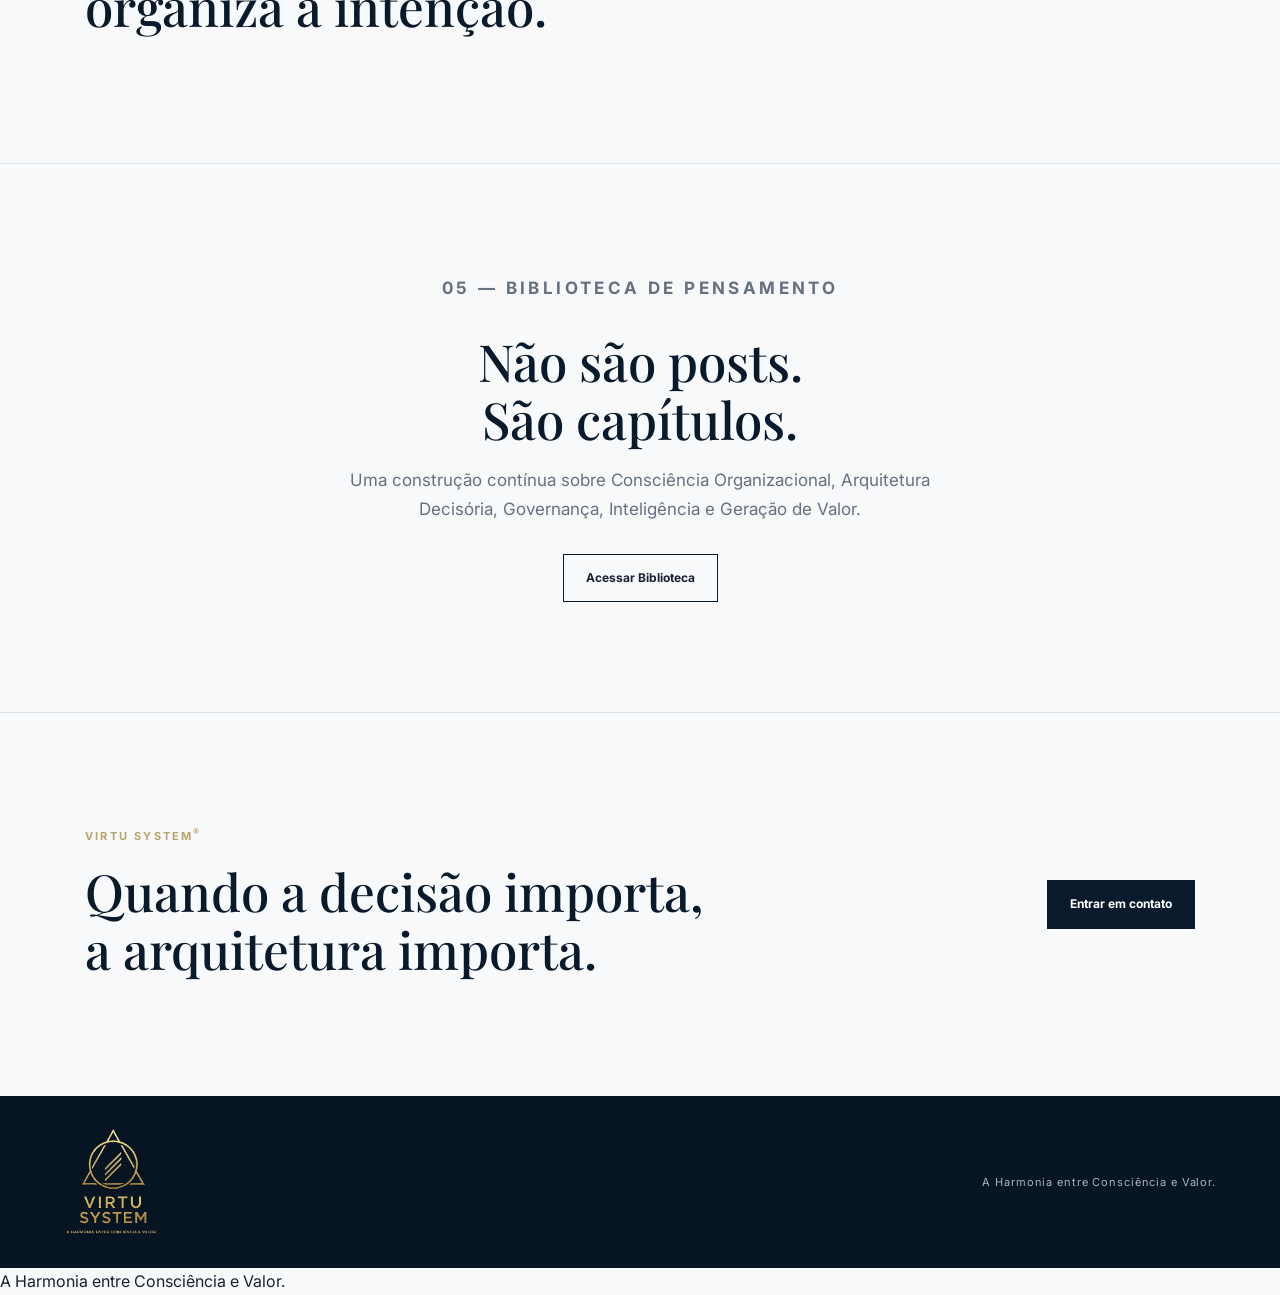
==== commit 11a73809: "Add Cloudflare Web Analytics to index.html Added Cloudflare Web Analytics script to the footer." ====
--- a/index.html
+++ b/index.html
@@ -99,7 +99,7 @@
 
 <section class="contact">
   <div><p class="eyebrow">VIRTU SYSTEM<sup>®</sup></p><h2>Quando a decisão importa,<br>a arquitetura importa.</h2></div>
-  <a class="button primary" href="mailto:contato@virtusystem.com.br">Entrar em contato</a>
+  <a class="button primary" href="https://mail.google.com/mail/?view=cm&fs=1&to=ezbritto@gmail.com" target="_blank" rel="noopener">Entrar em contato</a>
 </section>
 </main>
 
@@ -108,5 +108,16 @@
   <div>A Harmonia entre Consciência e Valor.</div>
 </footer>
 <script src="js/main.js"></script>
+  <div>A Harmonia entre Consciência e Valor.</div>
+</footer>
+
+<script src="js/main.js"></script>
+
+<!-- Cloudflare Web Analytics -->
+<script type='module' src='https://static.cloudflareinsights.com/beacon.min.js' data-cf-beacon='{"token": "47de6c26bfd046869e4ec72bd9bbd07e"}'></script>
+<!-- End Cloudflare Web Analytics -->
+
 </body>
 </html>
+</body>
+</html>
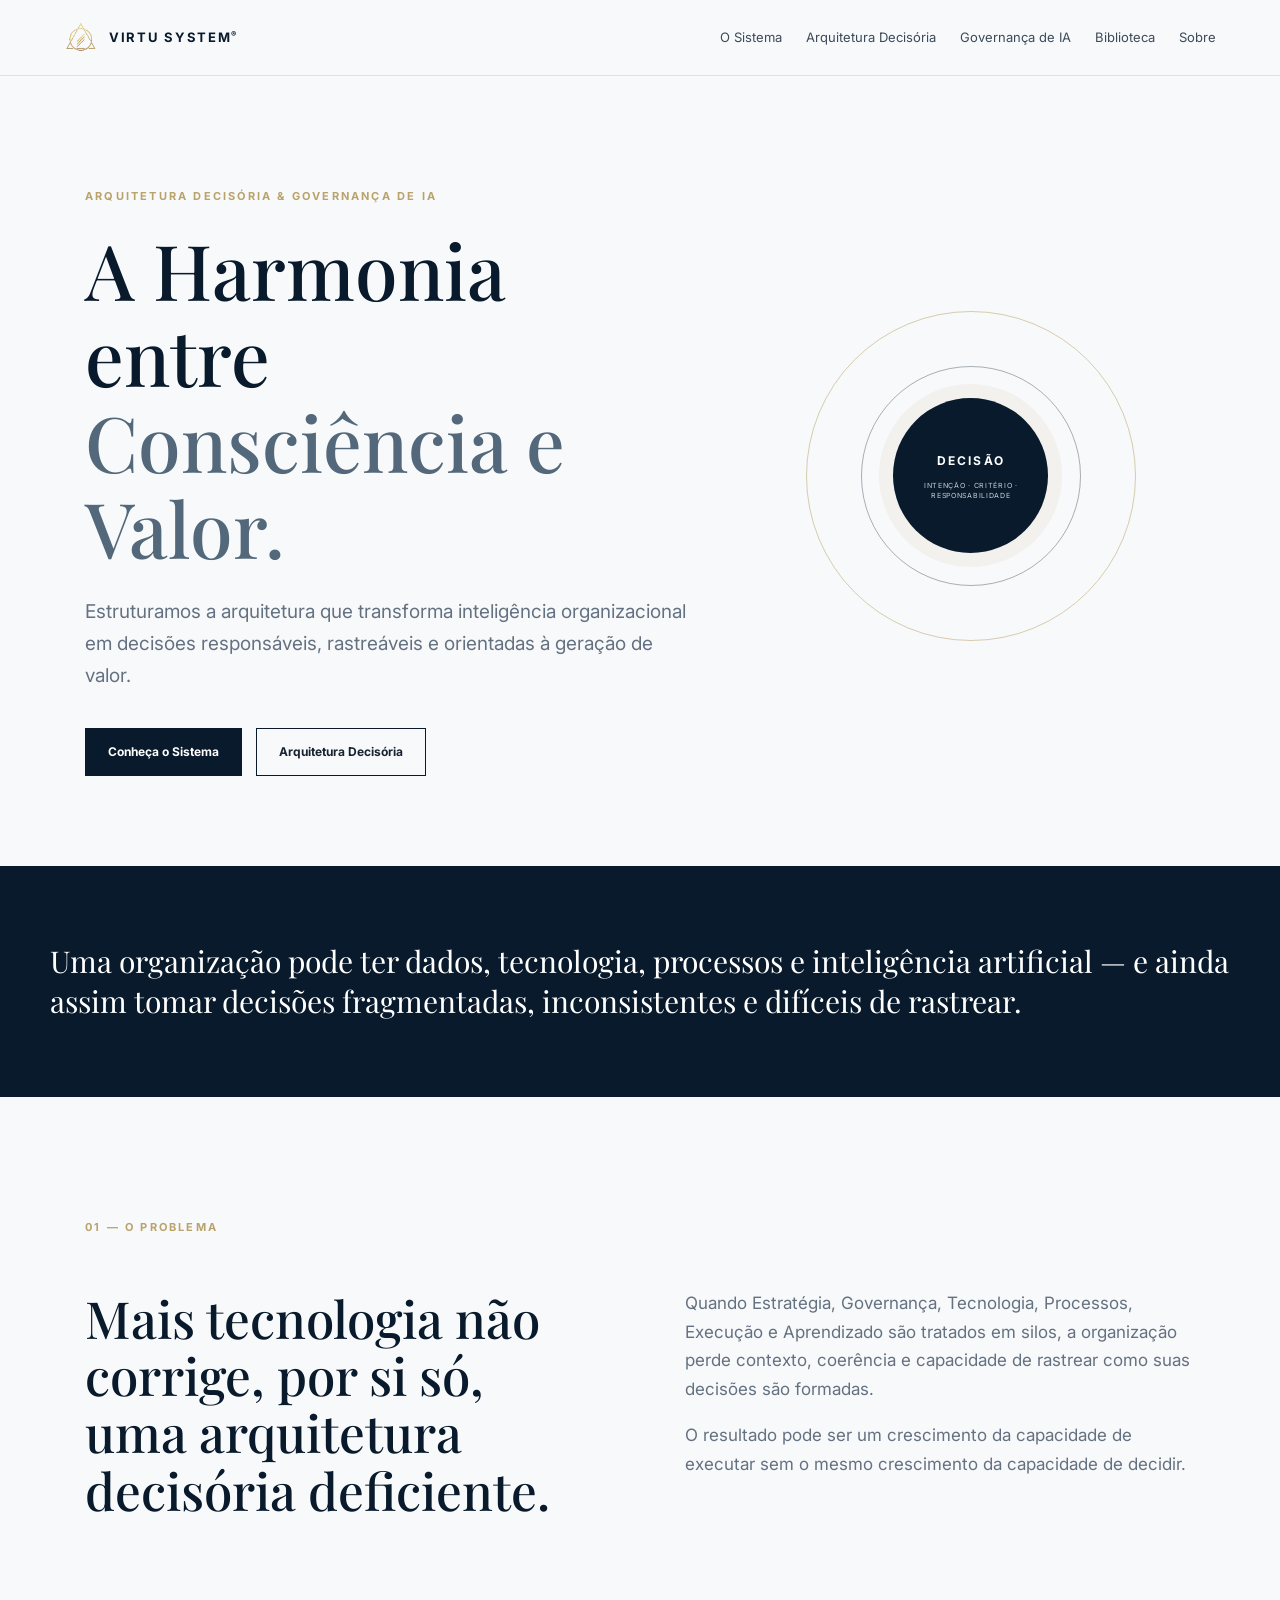
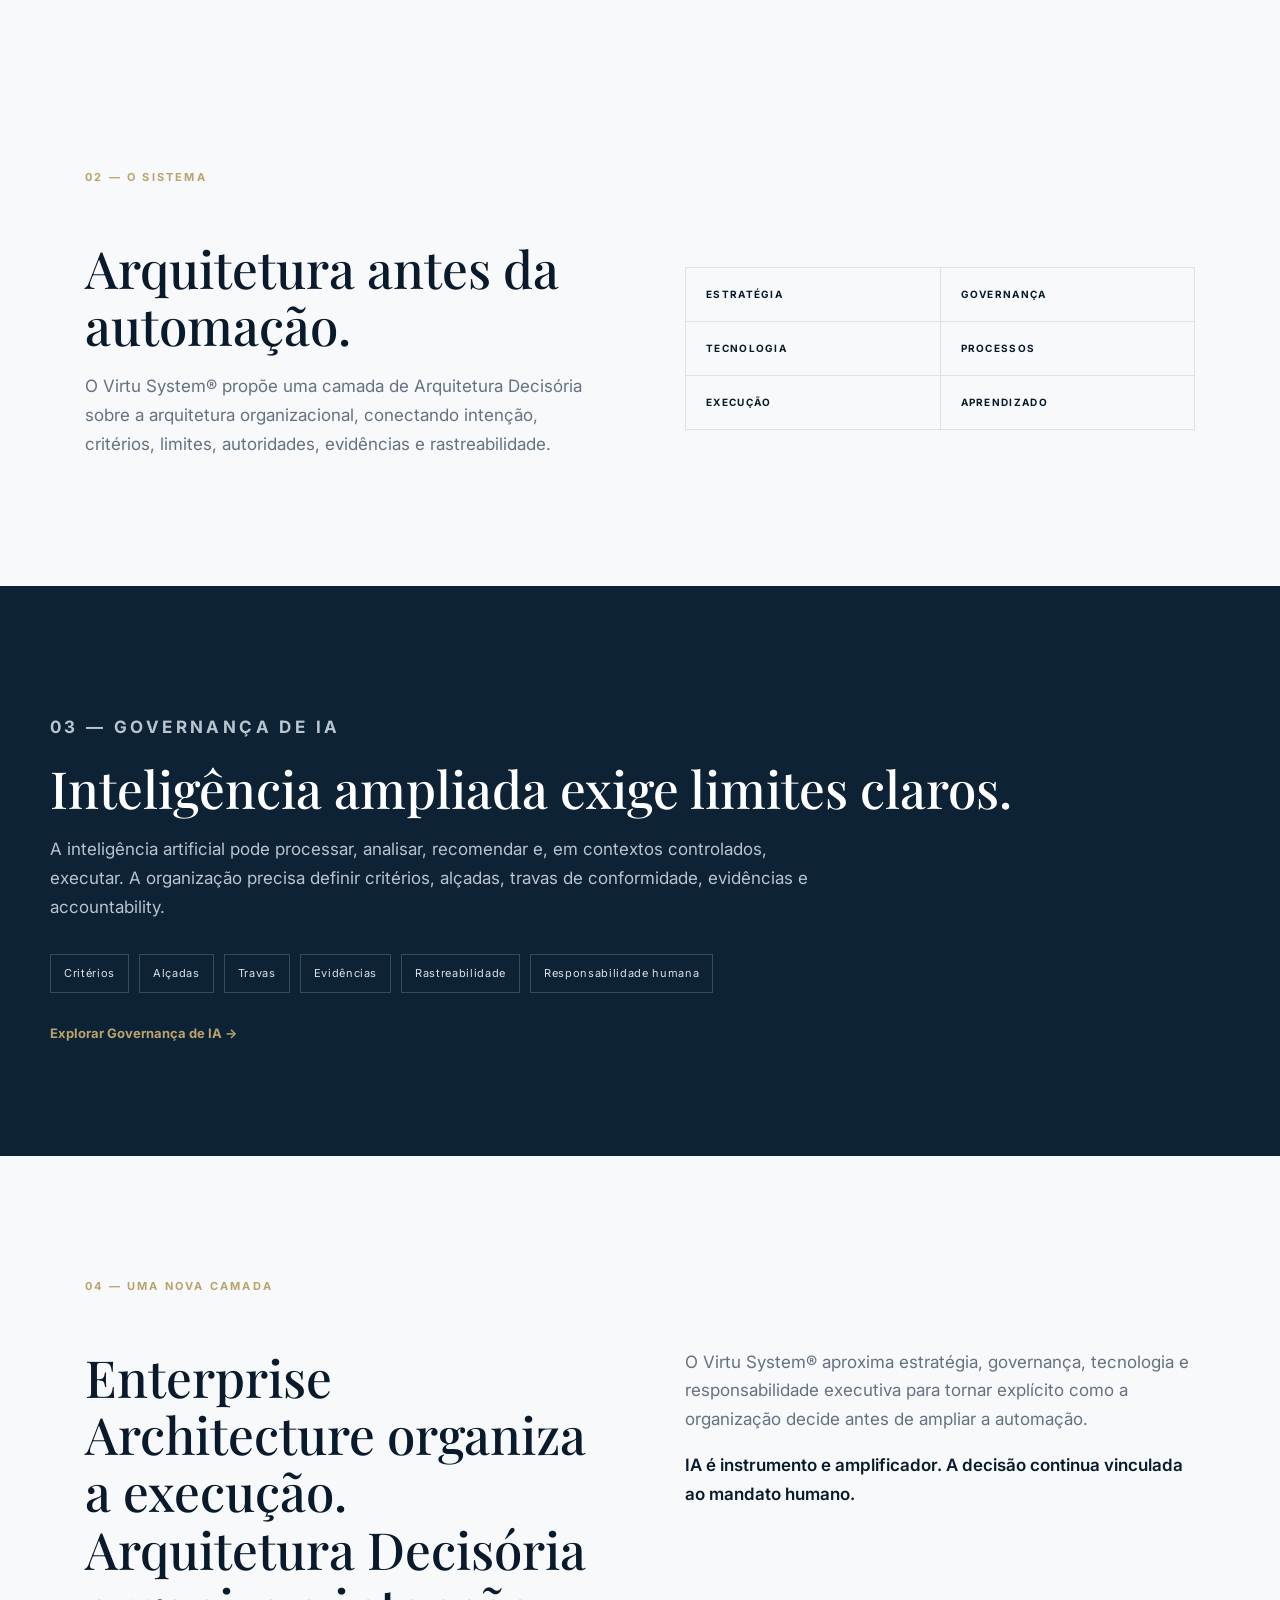
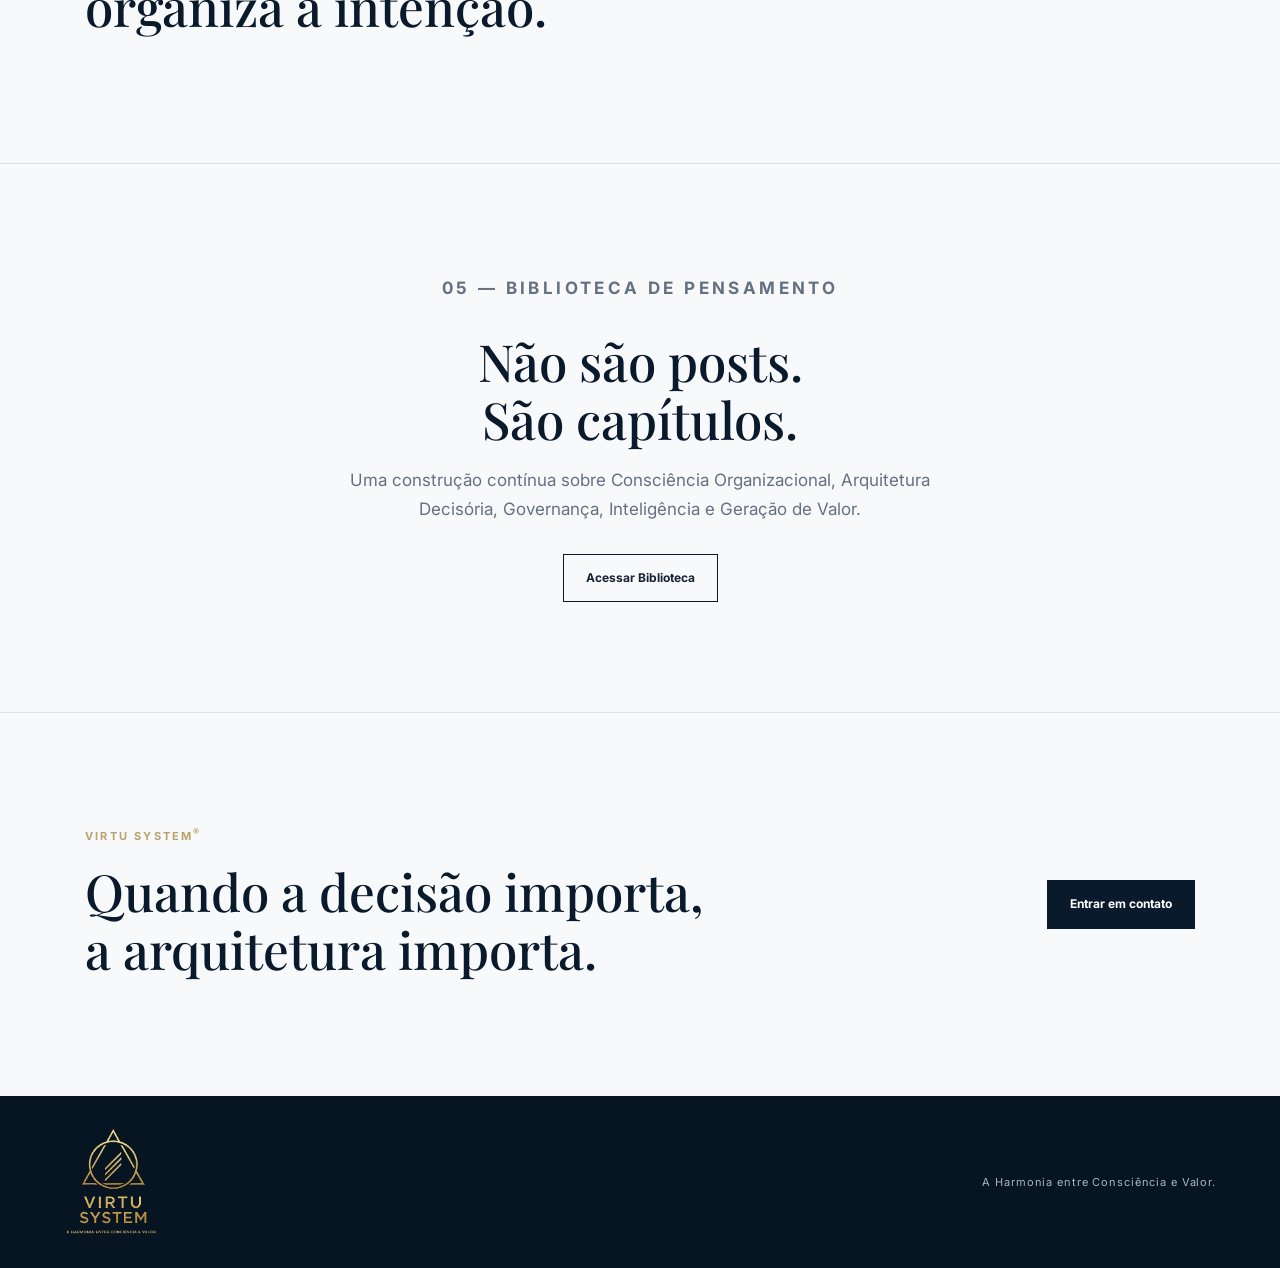
==== commit 94cd76c1: "Fix duplicate footer and script in index.html Removed duplicate footer content and script tag." ====
--- a/index.html
+++ b/index.html
@@ -107,9 +107,6 @@
   <img class="footer-logo" src="assets/logo/virtu-system-logo.png" alt="Virtu System®">
   <div>A Harmonia entre Consciência e Valor.</div>
 </footer>
-<script src="js/main.js"></script>
-  <div>A Harmonia entre Consciência e Valor.</div>
-</footer>
 
 <script src="js/main.js"></script>
 
@@ -119,5 +116,3 @@
 
 </body>
 </html>
-</body>
-</html>
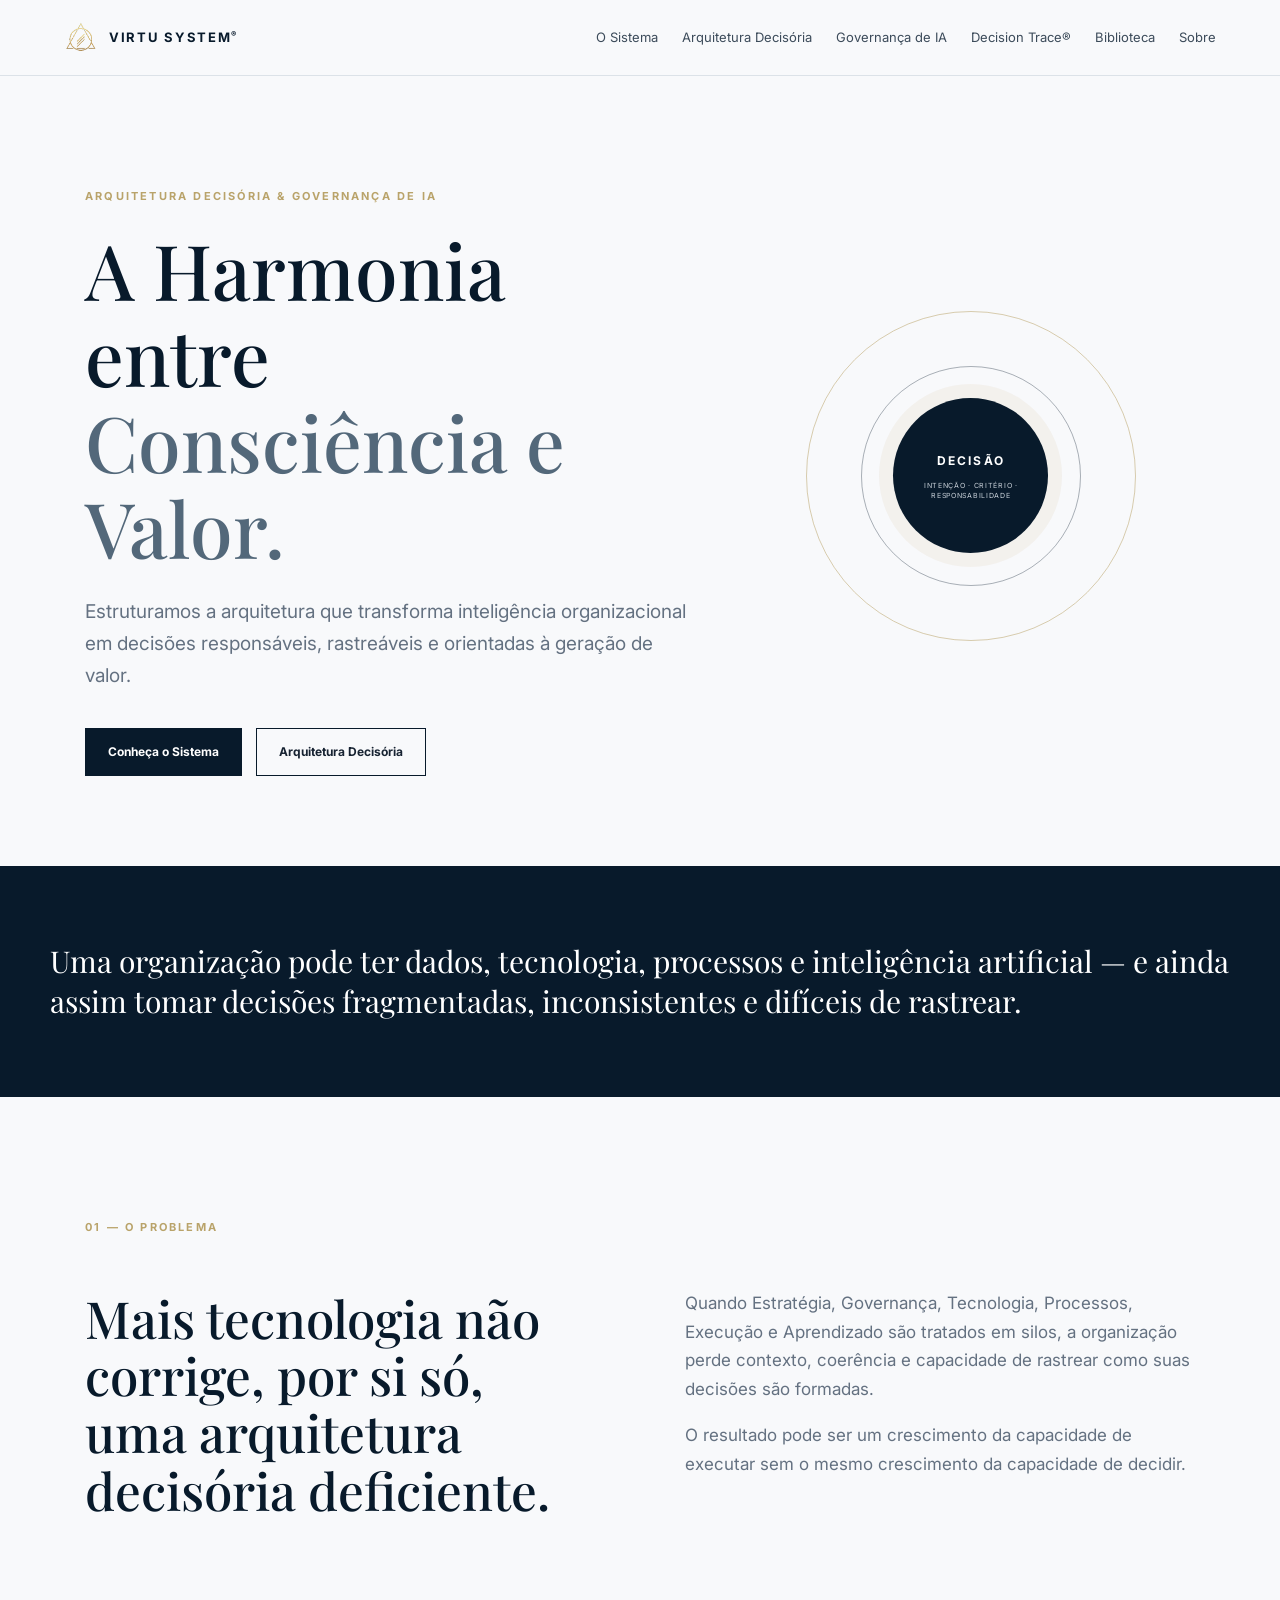
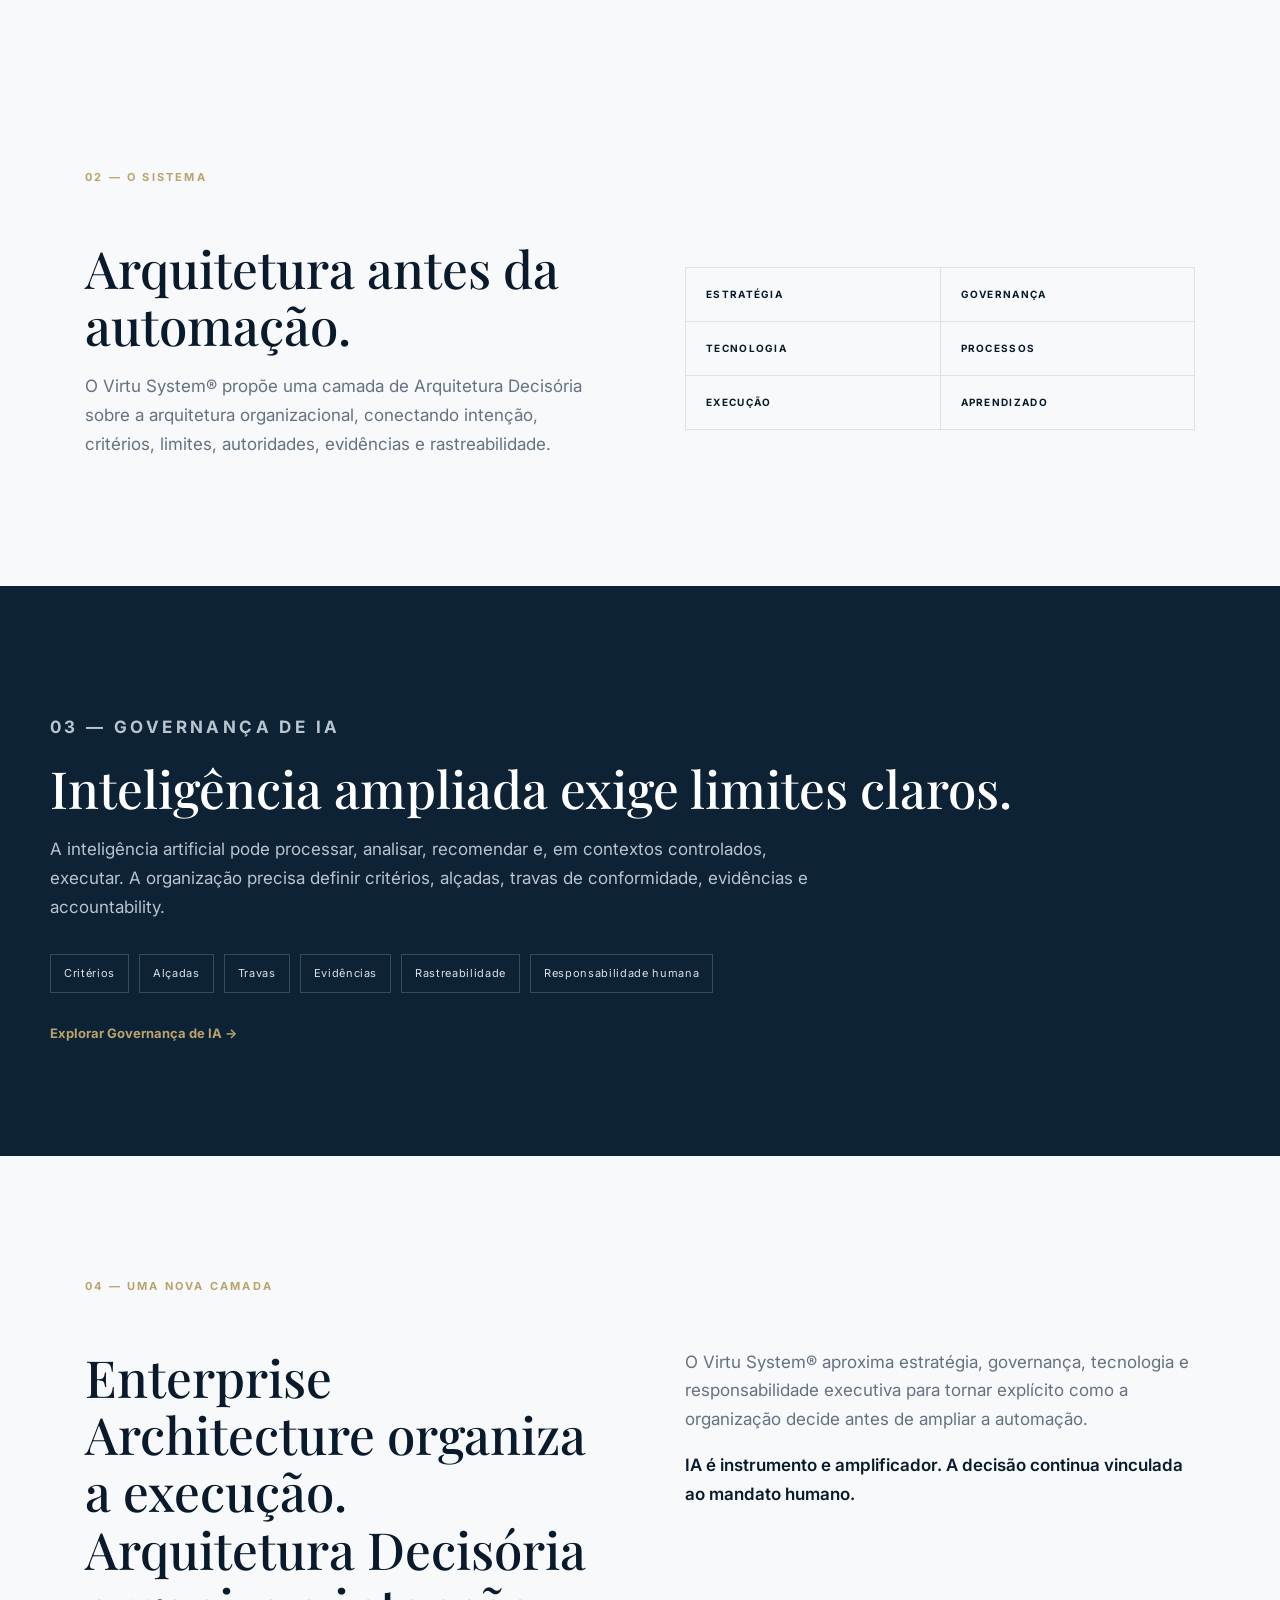
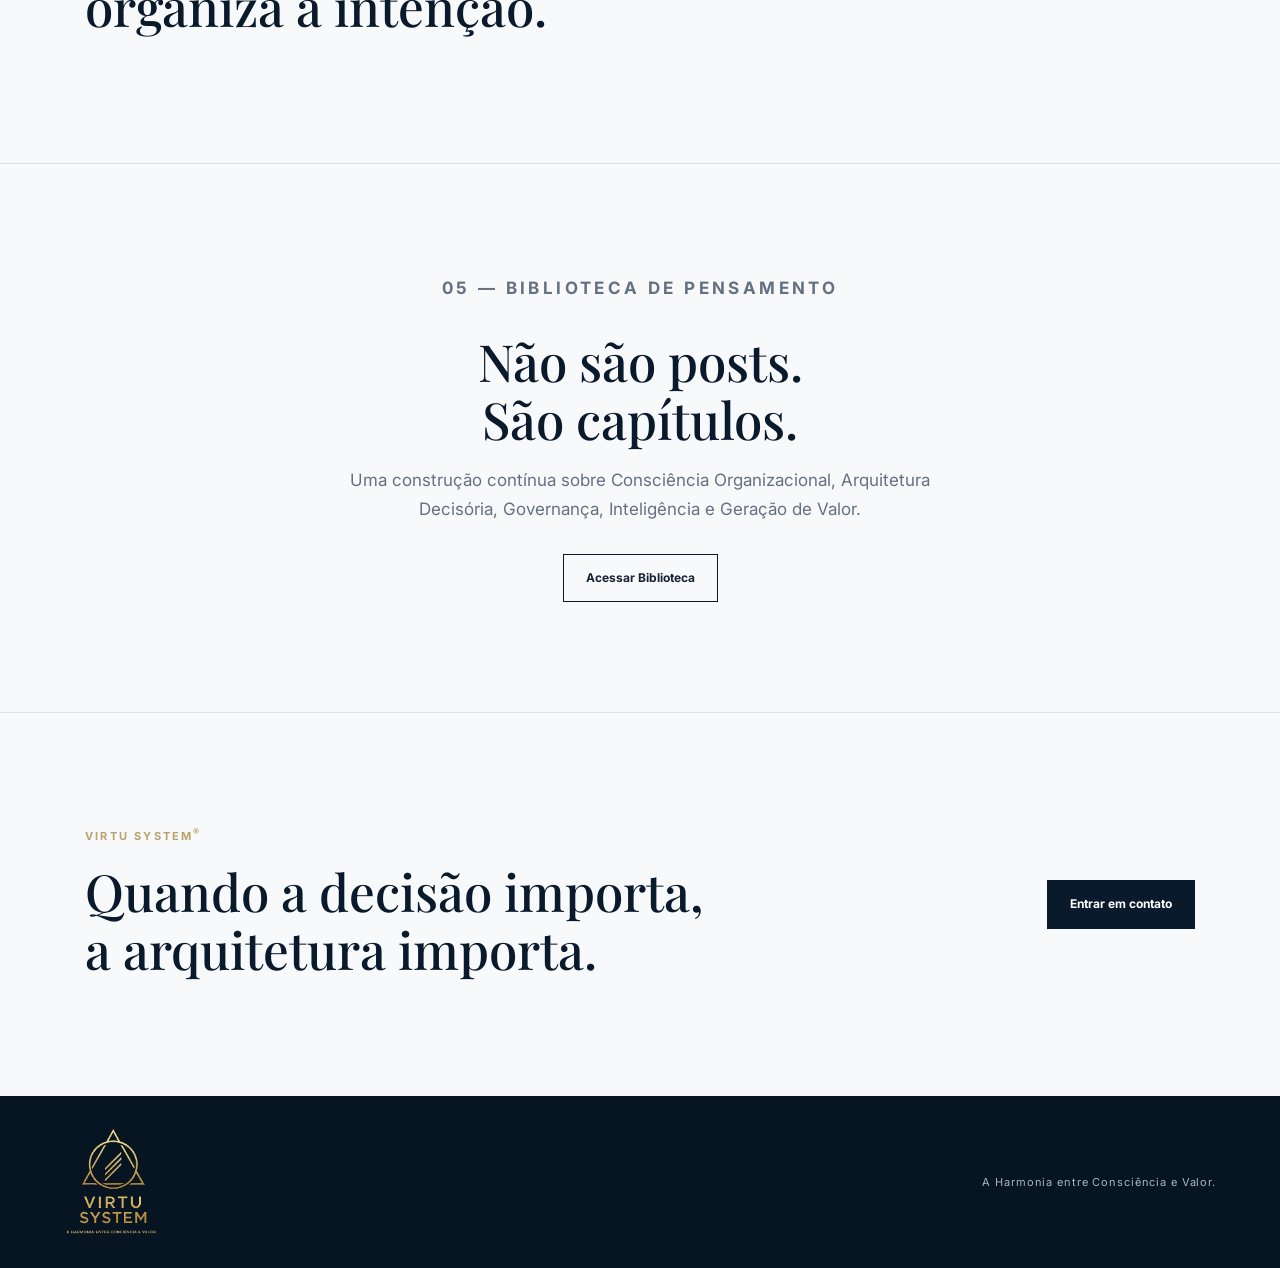
==== commit e153facf: "Refactor HTML structure and improve readability" ====
--- a/index.html
+++ b/index.html
@@ -7,111 +7,335 @@
 <link rel="stylesheet" href="css/style.css">
 </head>
 <body>
+
 <header class="site-header">
+
   <a class="brand" href="index.html" aria-label="Virtu System®">
     <img class="brand-mark" src="assets/logo/virtu-system-emblem.png" alt="">
     <span>VIRTU SYSTEM<sup>®</sup></span>
   </a>
-  <button class="menu-toggle" aria-label="Abrir menu" aria-expanded="false">☰</button>
+
+  <button class="menu-toggle"
+          aria-label="Abrir menu"
+          aria-expanded="false">☰</button>
+
   <nav class="nav">
+
     <a href="#sistema">O Sistema</a>
-    <a href="pages/arquitetura-decisoria.html">Arquitetura Decisória</a>
-    <a href="pages/governanca-de-ia.html">Governança de IA</a>
-    <a href="pages/biblioteca.html">Biblioteca</a>
-    <a href="pages/sobre.html">Sobre</a>
+
+    <a href="pages/arquitetura-decisoria.html">
+      Arquitetura Decisória
+    </a>
+
+    <a href="pages/governanca-de-ia.html">
+      Governança de IA
+    </a>
+
+    <a href="pages/decision-trace.html">
+      Decision Trace®
+    </a>
+
+    <a href="pages/biblioteca.html">
+      Biblioteca
+    </a>
+
+    <a href="pages/sobre.html">
+      Sobre
+    </a>
+
   </nav>
+
 </header>
 
+
 <main>
+
 <section class="hero">
+
   <div class="hero-copy">
-    <p class="eyebrow">ARQUITETURA DECISÓRIA & GOVERNANÇA DE IA</p>
-    <h1>A Harmonia entre<br><span>Consciência e Valor.</span></h1>
-    <p class="lead">Estruturamos a arquitetura que transforma inteligência organizacional em decisões responsáveis, rastreáveis e orientadas à geração de valor.</p>
+
+    <p class="eyebrow">
+      ARQUITETURA DECISÓRIA & GOVERNANÇA DE IA
+    </p>
+
+    <h1>
+      A Harmonia entre<br>
+      <span>Consciência e Valor.</span>
+    </h1>
+
+    <p class="lead">
+      Estruturamos a arquitetura que transforma inteligência
+      organizacional em decisões responsáveis, rastreáveis
+      e orientadas à geração de valor.
+    </p>
+
     <div class="actions">
-      <a class="button primary" href="#sistema">Conheça o Sistema</a>
-      <a class="button secondary" href="pages/arquitetura-decisoria.html">Arquitetura Decisória</a>
-    </div>
-  </div>
+
+      <a class="button primary"
+         href="#sistema">
+        Conheça o Sistema
+      </a>
+
+      <a class="button secondary"
+         href="pages/arquitetura-decisoria.html">
+        Arquitetura Decisória
+      </a>
+
+    </div>
+
+  </div>
+
   <div class="hero-visual" aria-hidden="true">
-    <div class="orbit orbit-large"></div><div class="orbit orbit-small"></div>
-    <div class="decision-core"><span>DECISÃO</span><small>INTENÇÃO · CRITÉRIO · RESPONSABILIDADE</small></div>
-  </div>
-</section>
+
+    <div class="orbit orbit-large"></div>
+    <div class="orbit orbit-small"></div>
+
+    <div class="decision-core">
+      <span>DECISÃO</span>
+      <small>
+        INTENÇÃO · CRITÉRIO · RESPONSABILIDADE
+      </small>
+    </div>
+
+  </div>
+
+</section>
+
 
 <section class="statement">
-  Uma organização pode ter dados, tecnologia, processos e inteligência artificial — e ainda assim tomar decisões fragmentadas, inconsistentes e difíceis de rastrear.
-</section>
+
+  Uma organização pode ter dados, tecnologia,
+  processos e inteligência artificial — e ainda assim
+  tomar decisões fragmentadas, inconsistentes
+  e difíceis de rastrear.
+
+</section>
+
 
 <section class="section problem-section">
-  <p class="section-label">01 — O PROBLEMA</p>
+
+  <p class="section-label">
+    01 — O PROBLEMA
+  </p>
+
   <div class="grid">
-    <h2>Mais tecnologia não corrige, por si só, uma arquitetura decisória deficiente.</h2>
+
+    <h2>
+      Mais tecnologia não corrige, por si só,
+      uma arquitetura decisória deficiente.
+    </h2>
+
     <div>
-      <p>Quando Estratégia, Governança, Tecnologia, Processos, Execução e Aprendizado são tratados em silos, a organização perde contexto, coerência e capacidade de rastrear como suas decisões são formadas.</p>
-      <p>O resultado pode ser um crescimento da capacidade de executar sem o mesmo crescimento da capacidade de decidir.</p>
-    </div>
-  </div>
-</section>
+
+      <p>
+        Quando Estratégia, Governança, Tecnologia,
+        Processos, Execução e Aprendizado são tratados
+        em silos, a organização perde contexto,
+        coerência e capacidade de rastrear como
+        suas decisões são formadas.
+      </p>
+
+      <p>
+        O resultado pode ser um crescimento da
+        capacidade de executar sem o mesmo crescimento
+        da capacidade de decidir.
+      </p>
+
+    </div>
+
+  </div>
+
+</section>
+
 
 <section id="sistema" class="section system-section">
-  <p class="section-label">02 — O SISTEMA</p>
+
+  <p class="section-label">
+    02 — O SISTEMA
+  </p>
+
   <div class="grid">
+
     <div>
-      <h2>Arquitetura antes da automação.</h2>
-      <p>O Virtu System® propõe uma camada de Arquitetura Decisória sobre a arquitetura organizacional, conectando intenção, critérios, limites, autoridades, evidências e rastreabilidade.</p>
-    </div>
-    <div class="architecture-map" aria-label="Camadas conectadas do Virtu System">
-      <div>ESTRATÉGIA</div><div>GOVERNANÇA</div><div>TECNOLOGIA</div><div>PROCESSOS</div><div>EXECUÇÃO</div><div>APRENDIZADO</div>
-    </div>
-  </div>
-</section>
+
+      <h2>
+        Arquitetura antes da automação.
+      </h2>
+
+      <p>
+        O Virtu System® propõe uma camada de
+        Arquitetura Decisória sobre a arquitetura
+        organizacional, conectando intenção, critérios,
+        limites, autoridades, evidências e rastreabilidade.
+      </p>
+
+    </div>
+
+    <div class="architecture-map"
+         aria-label="Camadas conectadas do Virtu System">
+
+      <div>ESTRATÉGIA</div>
+      <div>GOVERNANÇA</div>
+      <div>TECNOLOGIA</div>
+      <div>PROCESSOS</div>
+      <div>EXECUÇÃO</div>
+      <div>APRENDIZADO</div>
+
+    </div>
+
+  </div>
+
+</section>
+
 
 <section class="dark governance-section">
+
   <div class="dark-inner">
-    <p class="section-label">03 — GOVERNANÇA DE IA</p>
-    <h2>Inteligência ampliada exige limites claros.</h2>
-    <p>A inteligência artificial pode processar, analisar, recomendar e, em contextos controlados, executar. A organização precisa definir critérios, alçadas, travas de conformidade, evidências e accountability.</p>
+
+    <p class="section-label">
+      03 — GOVERNANÇA DE IA
+    </p>
+
+    <h2>
+      Inteligência ampliada exige limites claros.
+    </h2>
+
+    <p>
+      A inteligência artificial pode processar,
+      analisar, recomendar e, em contextos controlados,
+      executar. A organização precisa definir critérios,
+      alçadas, travas de conformidade, evidências
+      e accountability.
+    </p>
+
     <div class="governance-grid">
-      <span>Critérios</span><span>Alçadas</span><span>Travas</span><span>Evidências</span><span>Rastreabilidade</span><span>Responsabilidade humana</span>
-    </div>
-    <a class="text-link" href="pages/governanca-de-ia.html">Explorar Governança de IA →</a>
-  </div>
-</section>
+
+      <span>Critérios</span>
+      <span>Alçadas</span>
+      <span>Travas</span>
+      <span>Evidências</span>
+      <span>Rastreabilidade</span>
+      <span>Responsabilidade humana</span>
+
+    </div>
+
+    <a class="text-link"
+       href="pages/governanca-de-ia.html">
+      Explorar Governança de IA →
+    </a>
+
+  </div>
+
+</section>
+
 
 <section class="section overlay-section">
-  <p class="section-label">04 — UMA NOVA CAMADA</p>
+
+  <p class="section-label">
+    04 — UMA NOVA CAMADA
+  </p>
+
   <div class="grid">
-    <h2>Enterprise Architecture organiza a execução.<br>Arquitetura Decisória organiza a intenção.</h2>
+
+    <h2>
+      Enterprise Architecture organiza a execução.<br>
+      Arquitetura Decisória organiza a intenção.
+    </h2>
+
     <div>
-      <p>O Virtu System® aproxima estratégia, governança, tecnologia e responsabilidade executiva para tornar explícito como a organização decide antes de ampliar a automação.</p>
-      <p class="emphasis">IA é instrumento e amplificador. A decisão continua vinculada ao mandato humano.</p>
-    </div>
-  </div>
-</section>
+
+      <p>
+        O Virtu System® aproxima estratégia,
+        governança, tecnologia e responsabilidade
+        executiva para tornar explícito como
+        a organização decide antes de ampliar
+        a automação.
+      </p>
+
+      <p class="emphasis">
+        IA é instrumento e amplificador.
+        A decisão continua vinculada ao mandato humano.
+      </p>
+
+    </div>
+
+  </div>
+
+</section>
+
 
 <section class="library">
-  <p class="section-label">05 — BIBLIOTECA DE PENSAMENTO</p>
-  <h2>Não são posts.<br>São capítulos.</h2>
-  <p>Uma construção contínua sobre Consciência Organizacional, Arquitetura Decisória, Governança, Inteligência e Geração de Valor.</p>
-  <a class="button secondary" href="pages/biblioteca.html">Acessar Biblioteca</a>
-</section>
+
+  <p class="section-label">
+    05 — BIBLIOTECA DE PENSAMENTO
+  </p>
+
+  <h2>
+    Não são posts.<br>
+    São capítulos.
+  </h2>
+
+  <p>
+    Uma construção contínua sobre Consciência
+    Organizacional, Arquitetura Decisória,
+    Governança, Inteligência e Geração de Valor.
+  </p>
+
+  <a class="button secondary"
+     href="pages/biblioteca.html">
+    Acessar Biblioteca
+  </a>
+
+</section>
+
 
 <section class="contact">
-  <div><p class="eyebrow">VIRTU SYSTEM<sup>®</sup></p><h2>Quando a decisão importa,<br>a arquitetura importa.</h2></div>
-  <a class="button primary" href="https://mail.google.com/mail/?view=cm&fs=1&to=ezbritto@gmail.com" target="_blank" rel="noopener">Entrar em contato</a>
-</section>
+
+  <div>
+
+    <p class="eyebrow">
+      VIRTU SYSTEM<sup>®</sup>
+    </p>
+
+    <h2>
+      Quando a decisão importa,<br>
+      a arquitetura importa.
+    </h2>
+
+  </div>
+
+  <a class="button primary"
+     href="https://mail.google.com/mail/?view=cm&fs=1&to=ezbritto@gmail.com"
+     target="_blank"
+     rel="noopener">
+    Entrar em contato
+  </a>
+
+</section>
+
 </main>
 
+
 <footer class="footer">
-  <img class="footer-logo" src="assets/logo/virtu-system-logo.png" alt="Virtu System®">
-  <div>A Harmonia entre Consciência e Valor.</div>
+
+  <img class="footer-logo"
+       src="assets/logo/virtu-system-logo.png"
+       alt="Virtu System®">
+
+  <div>
+    A Harmonia entre Consciência e Valor.
+  </div>
+
 </footer>
 
+
 <script src="js/main.js"></script>
 
 <!-- Cloudflare Web Analytics -->
-<script type='module' src='https://static.cloudflareinsights.com/beacon.min.js' data-cf-beacon='{"token": "47de6c26bfd046869e4ec72bd9bbd07e"}'></script>
+<script type="module"
+        src="https://static.cloudflareinsights.com/beacon.min.js"
+        data-cf-beacon='{"token": "47de6c26bfd046869e4ec72bd9bbd07e"}'>
+</script>
 <!-- End Cloudflare Web Analytics -->
 
 </body>
